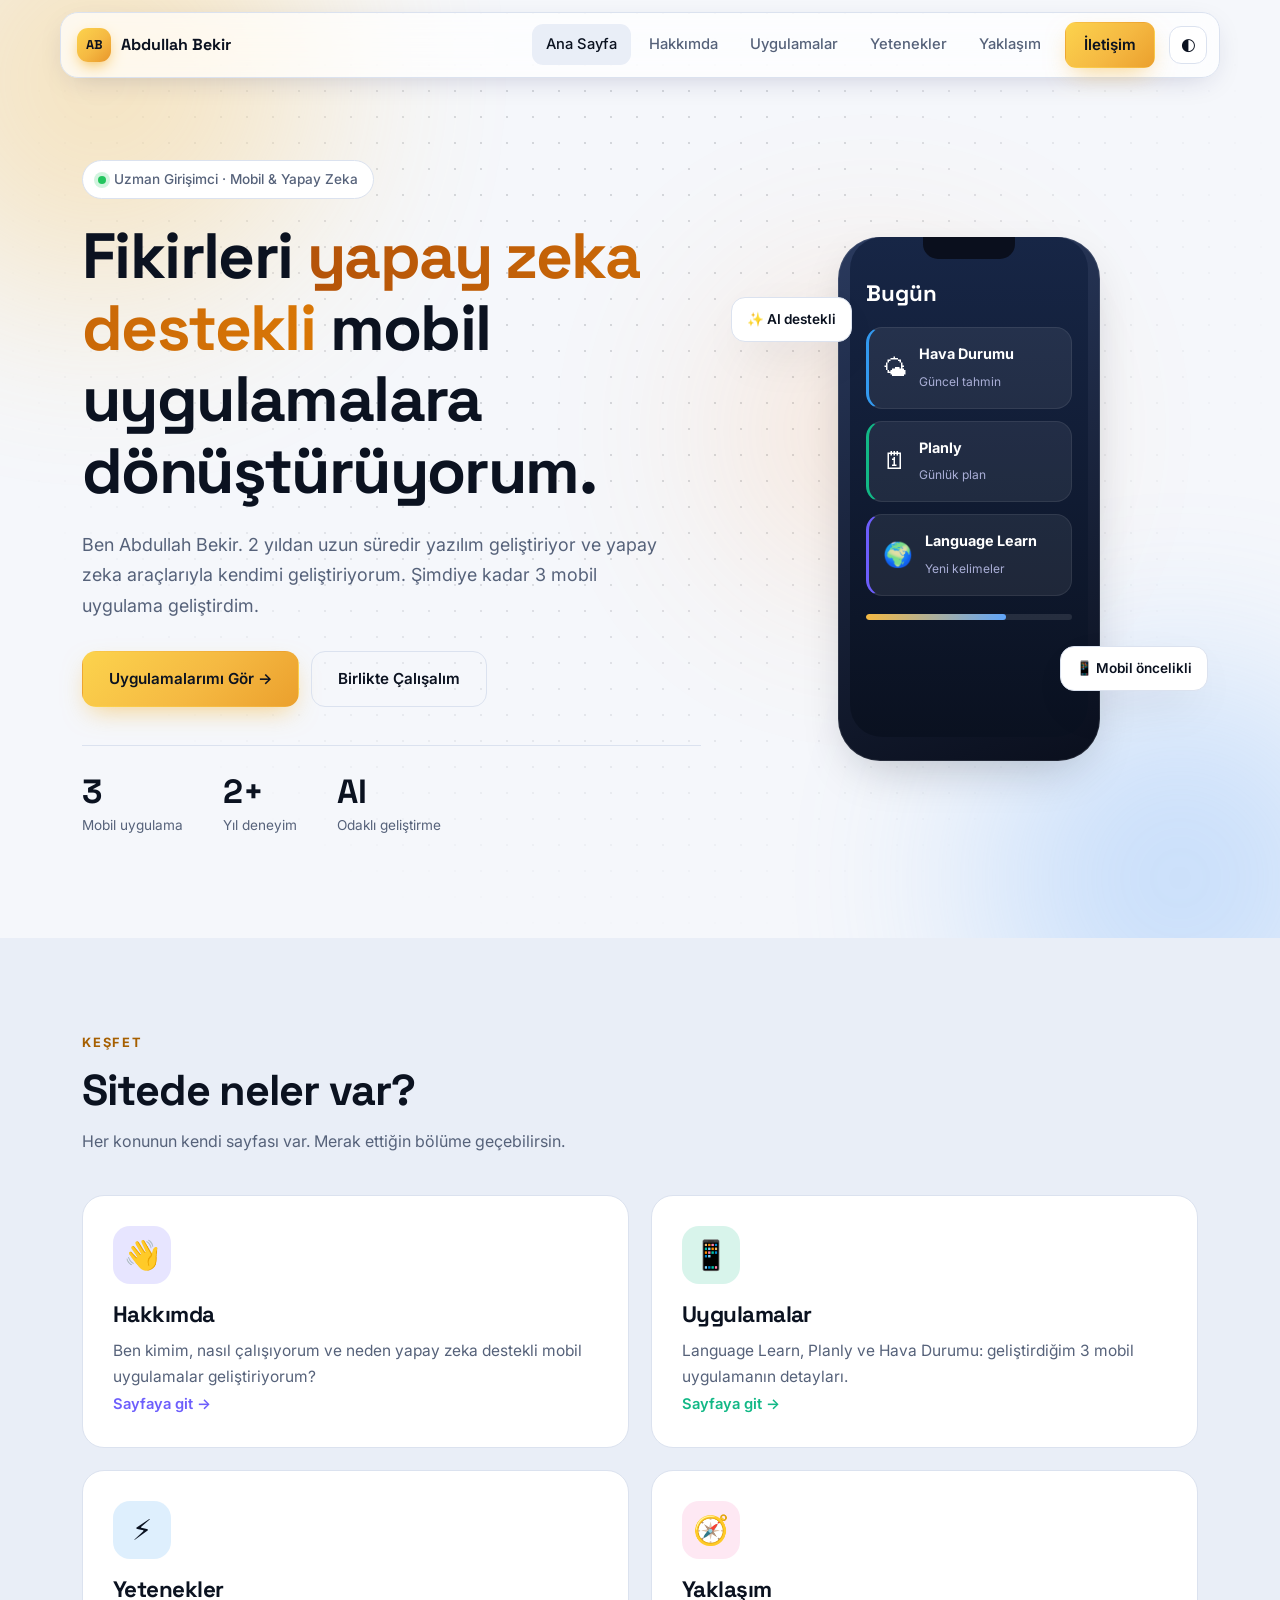
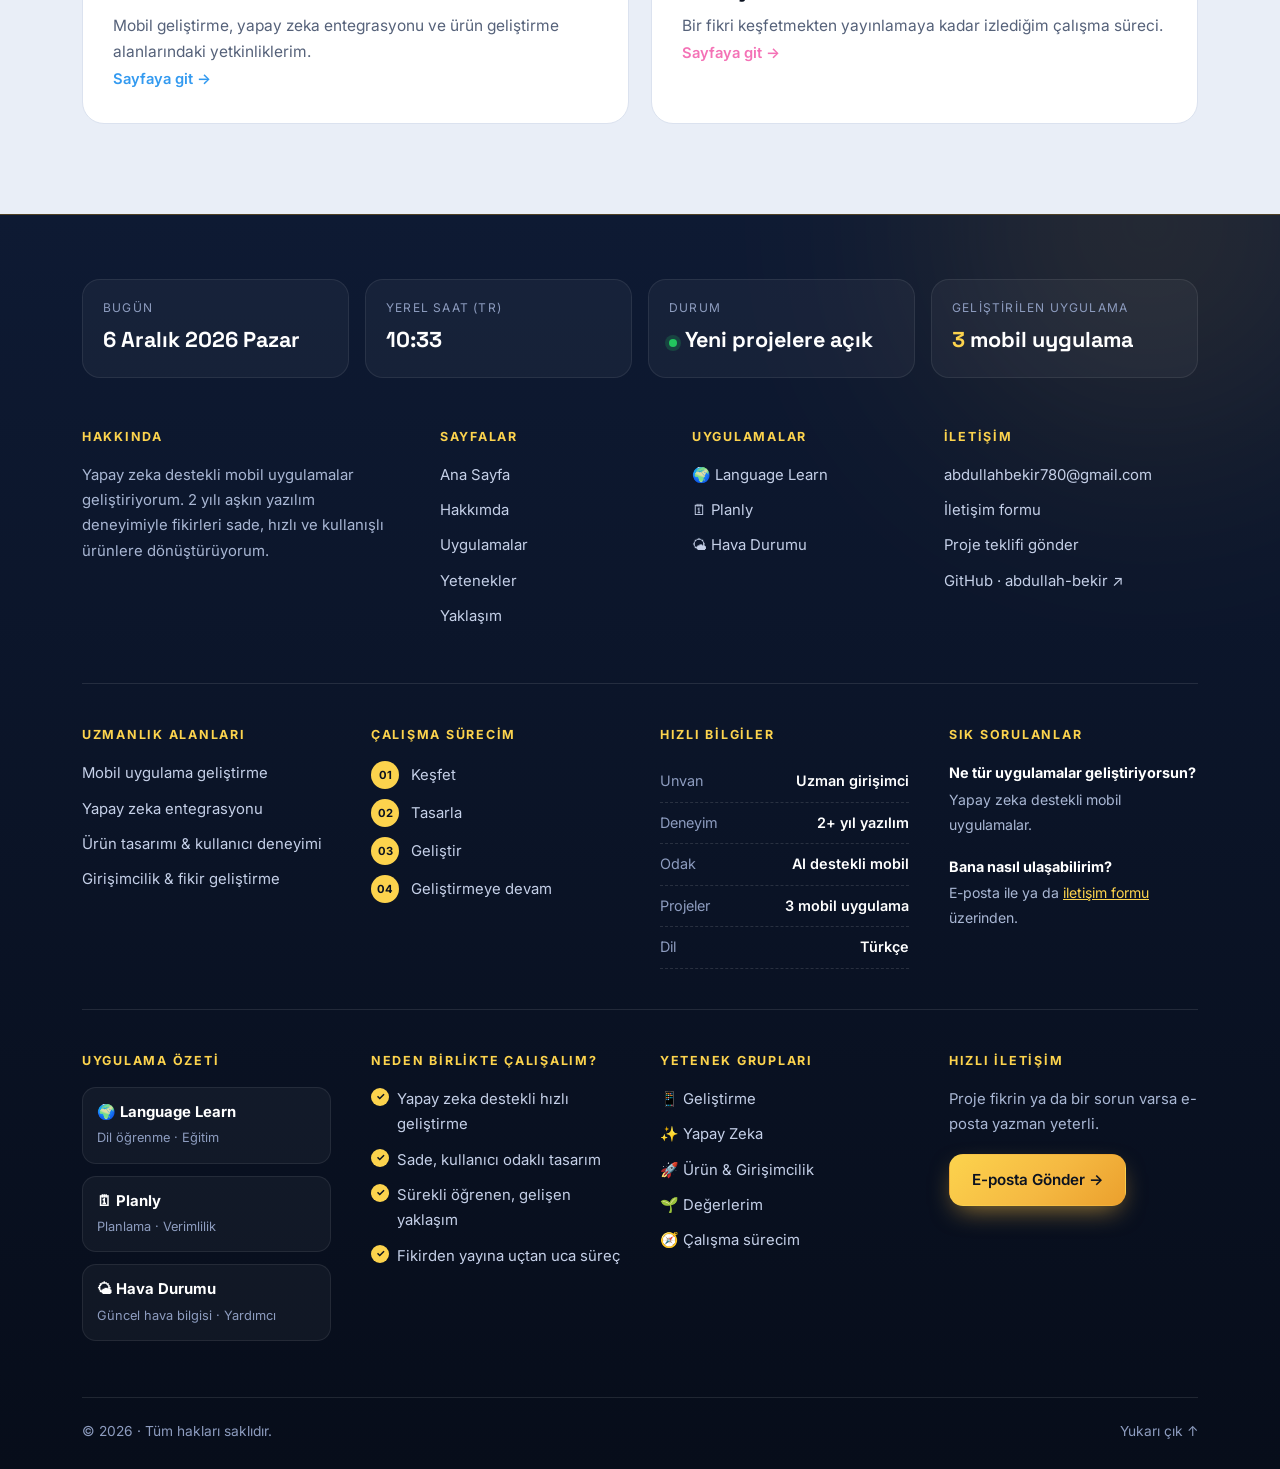
==== index.html @ 8fc39459 "Kişisel web sitesi: ilk sürüm Ana sayfa, Hakkımda, Uygulamalar, Yetenekler, Yaklaşım ve İletişim say" ====
<!doctype html>
<html lang="tr">
<head>
<meta charset="utf-8">
<meta name="viewport" content="width=device-width, initial-scale=1">
<title>Abdullah Bekir · Yapay Zeka Destekli Mobil Uygulamalar</title>
<meta name="description" content="Abdullah Bekir: yapay zeka destekli mobil uygulamalar geliştiren uzman girişimci. Language Learn, Planly ve Hava Durumu uygulamaları.">
<meta name="theme-color" content="#070d1a">
<link rel="icon" href="data:image/svg+xml,<svg xmlns='http://www.w3.org/2000/svg' viewBox='0 0 100 100'><rect width='100' height='100' rx='24' fill='%23f5b942'/><text x='50' y='67' font-size='56' text-anchor='middle' fill='%230b1220' font-family='Arial' font-weight='700'>AB</text></svg>">
<link rel="preconnect" href="https://fonts.googleapis.com">
<link rel="preconnect" href="https://fonts.gstatic.com" crossorigin>
<link href="https://fonts.googleapis.com/css2?family=Inter:wght@400;500;600;700;800&family=Space+Grotesk:wght@500;700&display=swap" rel="stylesheet">
<link rel="stylesheet" href="style.css">
</head>
<body>

<header class="nav"><div class="nav-in">
  <a href="index.html" class="brand"><span class="logo">AB</span> Abdullah Bekir</a>
  <nav class="links" id="links" aria-label="Ana menü">
    <a href="index.html" class="active">Ana Sayfa</a>
    <a href="hakkimda.html">Hakkımda</a>
    <a href="uygulamalar.html">Uygulamalar</a>
    <a href="yetenekler.html">Yetenekler</a>
    <a href="yaklasim.html">Yaklaşım</a>
    <a href="iletisim.html" class="btn">İletişim</a>
  </nav>
  <button class="theme" id="theme" aria-label="Temayı değiştir">◐</button>
  <button class="burger" id="burger" aria-label="Menüyü aç" aria-expanded="false"><span></span><span></span></button>
</div></header>

<main>
<section class="hero">
  <div class="gridbg"></div><div class="glow g1"></div><div class="glow g2"></div><div class="glow g3"></div>
  <div class="wrap hero-grid">
    <div>
      <span class="pill reveal"><i></i> Uzman Girişimci · Mobil &amp; Yapay Zeka</span>
      <h1 class="reveal">Fikirleri <span class="grad">yapay zeka destekli</span> mobil uygulamalara dönüştürüyorum.</h1>
      <p class="lead reveal">Ben Abdullah Bekir. 2 yıldan uzun süredir yazılım geliştiriyor ve yapay zeka araçlarıyla kendimi geliştiriyorum. Şimdiye kadar 3 mobil uygulama geliştirdim.</p>
      <div class="cta reveal">
        <a href="uygulamalar.html" class="btn">Uygulamalarımı Gör →</a>
        <a href="iletisim.html" class="btn btn-ghost">Birlikte Çalışalım</a>
      </div>
      <ul class="stats reveal">
        <li><b data-count="3">0</b><span>Mobil uygulama</span></li>
        <li><b data-count="2" data-suffix="+">0</b><span>Yıl deneyim</span></li>
        <li><b>AI</b><span>Odaklı geliştirme</span></li>
      </ul>
    </div>

    <div class="hero-visual reveal" aria-hidden="true">
      <div class="phone">
        <div class="notch"></div>
        <div class="screen">
          <div class="s-title">Bugün</div>
          <div class="s-card c1"><span>🌤</span><div><b>Hava Durumu</b><small>Güncel tahmin</small></div></div>
          <div class="s-card c2"><span>🗓</span><div><b>Planly</b><small>Günlük plan</small></div></div>
          <div class="s-card c3"><span>🌍</span><div><b>Language Learn</b><small>Yeni kelimeler</small></div></div>
          <div class="s-bar"><i></i></div>
        </div>
      </div>
      <div class="chip ch1">✨ AI destekli</div>
      <div class="chip ch2">📱 Mobil öncelikli</div>
    </div>
  </div>
</section>

<section class="section alt">
  <div class="wrap">
    <span class="eyebrow">Keşfet</span>
    <h2>Sitede neler var?</h2>
    <p class="sub">Her konunun kendi sayfası var. Merak ettiğin bölüme geçebilirsin.</p>

    <div class="cards two-col">
      <a class="card reveal" href="hakkimda.html" style="--c:#6d5efc">
        <div class="ico">👋</div><h3>Hakkımda</h3>
        <p>Ben kimim, nasıl çalışıyorum ve neden yapay zeka destekli mobil uygulamalar geliştiriyorum?</p>
        <span class="more">Sayfaya git →</span>
      </a>
      <a class="card reveal" href="uygulamalar.html" style="--c:#12b886">
        <div class="ico">📱</div><h3>Uygulamalar</h3>
        <p>Language Learn, Planly ve Hava Durumu: geliştirdiğim 3 mobil uygulamanın detayları.</p>
        <span class="more">Sayfaya git →</span>
      </a>
      <a class="card reveal" href="yetenekler.html" style="--c:#339af0">
        <div class="ico">⚡</div><h3>Yetenekler</h3>
        <p>Mobil geliştirme, yapay zeka entegrasyonu ve ürün geliştirme alanlarındaki yetkinliklerim.</p>
        <span class="more">Sayfaya git →</span>
      </a>
      <a class="card reveal" href="yaklasim.html" style="--c:#f472b6">
        <div class="ico">🧭</div><h3>Yaklaşım</h3>
        <p>Bir fikri keşfetmekten yayınlamaya kadar izlediğim çalışma süreci.</p>
        <span class="more">Sayfaya git →</span>
      </a>
    </div>
  </div>
</section>

</main>

<footer class="footer">
  <div class="wrap">
    <div class="f-live">
      <div><small>Bugün</small><b id="f-date">—</b></div>
      <div><small>Yerel saat (TR)</small><b id="f-time">—</b></div>
      <div><small>Durum</small><b><span class="dot"></span>Yeni projelere açık</b></div>
      <div><small>Geliştirilen uygulama</small><b><em>3</em> mobil uygulama</b></div>
    </div>

    <div class="f-grid">
      <div>
        <h4>Hakkında</h4>
        <p>Yapay zeka destekli mobil uygulamalar geliştiriyorum. 2 yılı aşkın yazılım deneyimiyle fikirleri sade, hızlı ve kullanışlı ürünlere dönüştürüyorum.</p>
      </div>
      <div>
        <h4>Sayfalar</h4>
        <ul>
          <li><a href="index.html">Ana Sayfa</a></li>
          <li><a href="hakkimda.html">Hakkımda</a></li>
          <li><a href="uygulamalar.html">Uygulamalar</a></li>
          <li><a href="yetenekler.html">Yetenekler</a></li>
          <li><a href="yaklasim.html">Yaklaşım</a></li>
        </ul>
      </div>
      <div>
        <h4>Uygulamalar</h4>
        <ul>
          <li><a href="uygulamalar.html">🌍 Language Learn</a></li>
          <li><a href="uygulamalar.html">🗓 Planly</a></li>
          <li><a href="uygulamalar.html">🌤 Hava Durumu</a></li>
        </ul>
      </div>
      <div>
        <h4>İletişim</h4>
        <ul>
          <li><a href="mailto:abdullahbekir780@gmail.com">abdullahbekir780@gmail.com</a></li>
          <li><a href="iletisim.html">İletişim formu</a></li>
          <li><a href="iletisim.html">Proje teklifi gönder</a></li>
          <li><a href="https://github.com/abdullah-bekir" target="_blank" rel="noopener">GitHub · abdullah-bekir ↗</a></li>
        </ul>
      </div>
    </div>

    <div class="f-grid f-grid2">
      <div>
        <h4>Uzmanlık alanları</h4>
        <ul>
          <li><a href="yetenekler.html">Mobil uygulama geliştirme</a></li>
          <li><a href="yetenekler.html">Yapay zeka entegrasyonu</a></li>
          <li><a href="yetenekler.html">Ürün tasarımı &amp; kullanıcı deneyimi</a></li>
          <li><a href="yetenekler.html">Girişimcilik &amp; fikir geliştirme</a></li>
        </ul>
      </div>
      <div>
        <h4>Çalışma sürecim</h4>
        <ul class="f-steps">
          <li><span>01</span> Keşfet</li>
          <li><span>02</span> Tasarla</li>
          <li><span>03</span> Geliştir</li>
          <li><span>04</span> Geliştirmeye devam</li>
        </ul>
      </div>
      <div>
        <h4>Hızlı bilgiler</h4>
        <dl class="f-facts">
          <div><dt>Unvan</dt><dd>Uzman girişimci</dd></div>
          <div><dt>Deneyim</dt><dd>2+ yıl yazılım</dd></div>
          <div><dt>Odak</dt><dd>AI destekli mobil</dd></div>
          <div><dt>Projeler</dt><dd>3 mobil uygulama</dd></div>
          <div><dt>Dil</dt><dd>Türkçe</dd></div>
        </dl>
      </div>
      <div>
        <h4>Sık sorulanlar</h4>
        <ul class="f-faq">
          <li><b>Ne tür uygulamalar geliştiriyorsun?</b><span>Yapay zeka destekli mobil uygulamalar.</span></li>
          <li><b>Bana nasıl ulaşabilirim?</b><span>E-posta ile ya da <a href="iletisim.html">iletişim formu</a> üzerinden.</span></li>
        </ul>
      </div>
    </div>
    <div class="f-grid f-grid2 f-grid3">
      <div>
        <h4>Uygulama özeti</h4>
        <ul class="f-apps">
          <li><a href="uygulamalar.html"><b>🌍 Language Learn</b><span>Dil öğrenme · Eğitim</span></a></li>
          <li><a href="uygulamalar.html"><b>🗓 Planly</b><span>Planlama · Verimlilik</span></a></li>
          <li><a href="uygulamalar.html"><b>🌤 Hava Durumu</b><span>Güncel hava bilgisi · Yardımcı</span></a></li>
        </ul>
      </div>
      <div>
        <h4>Neden birlikte çalışalım?</h4>
        <ul class="f-checks">
          <li>Yapay zeka destekli hızlı geliştirme</li>
          <li>Sade, kullanıcı odaklı tasarım</li>
          <li>Sürekli öğrenen, gelişen yaklaşım</li>
          <li>Fikirden yayına uçtan uca süreç</li>
        </ul>
      </div>
      <div>
        <h4>Yetenek grupları</h4>
        <ul>
          <li><a href="yetenekler.html">📱 Geliştirme</a></li>
          <li><a href="yetenekler.html">✨ Yapay Zeka</a></li>
          <li><a href="yetenekler.html">🚀 Ürün &amp; Girişimcilik</a></li>
          <li><a href="hakkimda.html">🌱 Değerlerim</a></li>
          <li><a href="yaklasim.html">🧭 Çalışma sürecim</a></li>
        </ul>
      </div>
      <div>
        <h4>Hızlı iletişim</h4>
        <p>Proje fikrin ya da bir sorun varsa e-posta yazman yeterli.</p>
        <a class="btn f-btn" href="mailto:abdullahbekir780@gmail.com">E-posta Gönder →</a>
      </div>
    </div>
    <div class="f-bottom"><span>© <span id="year"></span> · Tüm hakları saklıdır.</span><a href="#">Yukarı çık ↑</a></div>
  </div>
</footer>
<script src="script.js"></script>
</body>
</html>
---- style.css ----
:root{
  --bg:#f5f7fb;--bg2:#e9eef7;--surface:#ffffff;--surface2:#f7f9fd;--text:#0b1220;--muted:#56627a;--line:#dbe2ef;
  --brand:#f5b942;--brand2:#60a5fa;--brand3:#fb923c;
  --brand-ink:#a65f00;--on-brand:#0b1220;--ga:#b45309;--gb:#d97706;
  --shadow:0 18px 50px -18px rgba(11,18,32,.28);--radius:22px;
}
:root[data-theme="dark"]{
  --bg:#070d1a;--bg2:#0b1426;--surface:#101b33;--surface2:#15233f;--text:#eef3ff;--muted:#9aa9c7;--line:#1f2f52;
  --brand-ink:#f5b942;--ga:#fcd34d;--gb:#f59e0b;
  --shadow:0 18px 50px -18px rgba(0,0,0,.7);
}
*{box-sizing:border-box;margin:0;padding:0}
html{scroll-behavior:smooth;scroll-padding-top:90px}
body{font-family:Inter,system-ui,sans-serif;background:var(--bg);color:var(--text);line-height:1.7;-webkit-font-smoothing:antialiased;transition:background .3s,color .3s;animation:pagein .5s ease}
@keyframes pagein{from{opacity:0;transform:translateY(8px)}}
a{color:inherit;text-decoration:none}
ul,ol{list-style:none}
img,svg{max-width:100%}
.wrap{max-width:1160px;margin:0 auto;padding:0 22px}
h1,h2,h3{font-family:"Space Grotesk",Inter,sans-serif;line-height:1.12;letter-spacing:-.025em}
h2{font-size:clamp(1.8rem,4vw,2.7rem);margin-bottom:14px}
h3{font-size:1.25rem}
.grad{background:linear-gradient(95deg,var(--ga),var(--gb));-webkit-background-clip:text;background-clip:text;color:transparent}
::selection{background:var(--brand);color:var(--on-brand)}

/* ---------- nav ---------- */
.nav{position:fixed;inset:12px 0 auto 0;z-index:50;display:flex;justify-content:center;pointer-events:none}
.nav-in{pointer-events:auto;display:flex;align-items:center;gap:14px;width:min(1160px,calc(100% - 28px));padding:9px 12px 9px 16px;border-radius:18px;background:color-mix(in srgb,var(--surface) 72%,transparent);backdrop-filter:blur(18px) saturate(1.4);border:1px solid var(--line);box-shadow:0 8px 30px -12px rgba(30,30,90,.25)}
.brand{display:flex;align-items:center;gap:10px;font-weight:700;margin-right:auto;font-family:"Space Grotesk"}
.logo{display:grid;place-items:center;width:34px;height:34px;border-radius:11px;background:linear-gradient(135deg,#fcd34d,var(--brand) 55%,#e8962a);color:var(--on-brand);font-size:.8rem;font-weight:800;box-shadow:0 6px 16px -4px var(--brand)}
.links{display:flex;align-items:center;gap:4px;font-size:.92rem;font-weight:500;color:var(--muted)}
.links a{padding:8px 14px;border-radius:11px;transition:background .2s,color .2s}
.links a:not(.btn):hover{color:var(--text);background:var(--bg2)}
.links a.active:not(.btn){color:var(--text);background:var(--bg2)}
.theme{width:38px;height:38px;border-radius:12px;border:1px solid var(--line);background:var(--surface);color:var(--text);font-size:1.05rem;cursor:pointer;transition:transform .3s}
.theme:hover{transform:rotate(180deg)}
.burger{display:none;width:38px;height:38px;border:1px solid var(--line);border-radius:12px;background:var(--surface);cursor:pointer;flex-direction:column;justify-content:center;align-items:center;gap:5px}
.burger span{width:18px;height:2px;background:var(--text);border-radius:2px}

/* ---------- buttons ---------- */
.btn{display:inline-flex;align-items:center;gap:8px;padding:14px 26px;border-radius:14px;font-weight:600;font-size:.95rem;color:var(--on-brand);background:linear-gradient(135deg,#fcd34d,var(--brand) 55%,#eba02d);box-shadow:0 10px 26px -8px rgba(245,185,66,.65);transition:transform .2s,box-shadow .2s;border:1px solid transparent;cursor:pointer;font-family:inherit}
.btn:hover{transform:translateY(-2px);box-shadow:0 16px 34px -8px rgba(245,185,66,.8)}
.links .btn{padding:9px 18px;margin-left:6px;color:var(--on-brand)}
.btn-ghost{background:transparent;color:var(--text);border-color:var(--line);box-shadow:none}
.btn-ghost:hover{border-color:var(--brand);box-shadow:none}

/* ---------- backgrounds ---------- */
.glow{position:absolute;border-radius:50%;filter:blur(100px);opacity:.3;pointer-events:none}
.g1{width:440px;height:440px;background:var(--brand);top:-140px;left:-120px}
.g2{width:400px;height:400px;background:var(--brand2);bottom:-140px;right:-100px}
.g3{width:300px;height:300px;background:var(--brand3);top:30%;right:20%;opacity:.18}
.gridbg{position:absolute;inset:0;pointer-events:none;background-image:radial-gradient(color-mix(in srgb,var(--text) 14%,transparent) 1px,transparent 1px);background-size:26px 26px;mask-image:radial-gradient(ellipse at 50% 30%,#000 25%,transparent 72%);-webkit-mask-image:radial-gradient(ellipse at 50% 30%,#000 25%,transparent 72%)}

/* ---------- home hero ---------- */
.hero{position:relative;overflow:hidden;padding:160px 0 100px}
.hero-grid{position:relative;display:grid;grid-template-columns:1.15fr .85fr;gap:40px;align-items:center}
.pill{display:inline-flex;align-items:center;gap:8px;padding:7px 15px;border:1px solid var(--line);background:var(--surface);border-radius:999px;font-size:.85rem;color:var(--muted);font-weight:500}
.pill i{width:8px;height:8px;border-radius:50%;background:#22c55e;box-shadow:0 0 0 4px rgba(34,197,94,.2)}
.hero h1{font-size:clamp(2.3rem,5.6vw,4rem);margin:22px 0}
.lead{font-size:1.12rem;color:var(--muted);max-width:580px}
.cta{display:flex;flex-wrap:wrap;gap:12px;margin:30px 0}
.cta.center{justify-content:center}
.stats{display:flex;gap:40px;margin-top:38px;padding-top:28px;border-top:1px solid var(--line)}
.stats b{display:block;font-family:"Space Grotesk";font-size:2.1rem;line-height:1.1}
.stats span{font-size:.85rem;color:var(--muted)}

.hero-visual{position:relative;display:grid;place-items:center}
.phone{width:262px;height:524px;border-radius:42px;padding:12px;background:linear-gradient(160deg,#2a3a5e,#0a0f1d);box-shadow:var(--shadow),0 0 0 1px rgba(255,255,255,.1) inset;animation:float 6s ease-in-out infinite}
.notch{width:92px;height:22px;background:#0a0f1d;border-radius:0 0 15px 15px;margin:-12px auto 0;position:relative;z-index:2}
.screen{height:100%;margin-top:-22px;border-radius:32px;padding:38px 16px 16px;background:linear-gradient(180deg,#172646,#0a1120);color:#fff}
.s-title{font-family:"Space Grotesk";font-size:1.4rem;font-weight:700;margin-bottom:14px}
.s-card{display:flex;gap:12px;align-items:center;padding:14px;border-radius:16px;margin-bottom:12px;background:rgba(255,255,255,.07);border:1px solid rgba(255,255,255,.08)}
.s-card span{font-size:1.5rem}
.s-card b{display:block;font-size:.9rem}
.s-card small{color:#a9aed6;font-size:.75rem}
.c1{border-left:3px solid #339af0}.c2{border-left:3px solid #12b886}.c3{border-left:3px solid #6d5efc}
.s-bar{height:6px;border-radius:6px;background:rgba(255,255,255,.1);margin-top:18px;overflow:hidden}
.s-bar i{display:block;height:100%;width:68%;background:linear-gradient(90deg,var(--brand),var(--brand2));border-radius:6px}
.chip{position:absolute;padding:10px 15px;border-radius:14px;background:var(--surface);border:1px solid var(--line);box-shadow:var(--shadow);font-size:.85rem;font-weight:600;animation:float 5s ease-in-out infinite}
.ch1{top:60px;left:-10px}.ch2{bottom:70px;right:-10px;animation-delay:-2s}
@keyframes float{50%{transform:translateY(-12px)}}

/* ---------- sub-page hero ---------- */
.page-hero{position:relative;overflow:hidden;padding:150px 0 70px;border-bottom:1px solid var(--line)}
.page-hero .wrap{position:relative}
.crumbs{display:flex;gap:8px;font-size:.85rem;color:var(--muted);margin-bottom:18px}
.crumbs a:hover{color:var(--brand-ink)}
.page-hero h1{font-size:clamp(2.2rem,5vw,3.6rem);max-width:820px}
.page-hero .lead{margin-top:18px}

/* ---------- generic ---------- */
.section{padding:90px 0}
.section.alt{background:var(--bg2)}
.eyebrow{display:inline-block;color:var(--brand-ink);font-weight:700;font-size:.8rem;letter-spacing:.14em;text-transform:uppercase;margin-bottom:12px}
.sub{color:var(--muted);max-width:600px}
.split{display:grid;grid-template-columns:.85fr 1.15fr;gap:60px;align-items:start}
.prose p{color:var(--muted);margin-bottom:18px;font-size:1.05rem}
.prose b{color:var(--text)}
.prose h3{margin:30px 0 10px}

.cards{display:grid;grid-template-columns:repeat(3,1fr);gap:22px;margin-top:40px}
.cards.two-col{grid-template-columns:repeat(2,1fr)}
.card{position:relative;padding:30px;border-radius:var(--radius);background:var(--surface);border:1px solid var(--line);transition:transform .3s,box-shadow .3s,border-color .3s;overflow:hidden;--c:var(--brand)}
.card::after{content:"";position:absolute;inset:0;pointer-events:none;opacity:0;transition:opacity .3s;background:radial-gradient(380px circle at var(--mx,50%) var(--my,50%),color-mix(in srgb,var(--c) 18%,transparent),transparent 60%)}
.card:hover{transform:translateY(-6px);box-shadow:var(--shadow);border-color:color-mix(in srgb,var(--c) 55%,var(--line))}
.card:hover::after{opacity:1}
.card>*{position:relative;z-index:1}
.ico{display:grid;place-items:center;width:58px;height:58px;border-radius:17px;font-size:1.8rem;margin-bottom:18px;background:color-mix(in srgb,var(--c) 16%,transparent)}
.card h3{font-size:1.4rem;margin-bottom:10px}
.card p{color:var(--muted);font-size:.97rem}
.tags{display:flex;flex-wrap:wrap;gap:8px;margin:18px 0}
.tags li{padding:4px 12px;font-size:.78rem;font-weight:600;border-radius:999px;color:var(--c);background:color-mix(in srgb,var(--c) 12%,transparent)}
.more{display:inline-flex;gap:6px;font-weight:600;font-size:.92rem;color:var(--c);transition:gap .2s}
.more:hover{gap:12px}

.values{display:grid;grid-template-columns:repeat(3,1fr);gap:16px;margin-top:30px}
.values div{padding:22px;border:1px solid var(--line);border-radius:18px;background:var(--surface)}
.values span{font-size:1.6rem}
.values b{display:block;margin:6px 0 4px}
.values p{font-size:.9rem;margin:0}

/* app detail rows */
.app{display:grid;grid-template-columns:.9fr 1.1fr;gap:56px;align-items:center;padding:56px 0;border-top:1px solid var(--line);--c:var(--brand)}
.app:first-of-type{border-top:0;padding-top:10px}
.app:nth-of-type(even) .app-art{order:2}
.app-art{display:grid;place-items:center;aspect-ratio:1/.85;border-radius:30px;font-size:6rem;position:relative;overflow:hidden;background:linear-gradient(145deg,color-mix(in srgb,var(--c) 28%,var(--surface)),color-mix(in srgb,var(--c) 6%,var(--surface)));border:1px solid color-mix(in srgb,var(--c) 30%,var(--line))}
.app-art::before{content:"";position:absolute;width:70%;aspect-ratio:1;border-radius:50%;background:var(--c);filter:blur(70px);opacity:.35}
.app-art span{position:relative;filter:drop-shadow(0 14px 24px rgba(0,0,0,.25));animation:float 6s ease-in-out infinite}
.app h2{font-size:clamp(1.8rem,3.5vw,2.4rem)}
.app p{color:var(--muted);margin-bottom:14px}
.ticks{margin:18px 0 22px}
.ticks li{position:relative;padding-left:30px;margin-bottom:9px;color:var(--text);font-size:.97rem}
.ticks li::before{content:"✓";position:absolute;left:0;top:2px;width:20px;height:20px;border-radius:50%;display:grid;place-items:center;font-size:.7rem;font-weight:700;color:#fff;background:var(--c)}

/* skills */
.skill-group{margin-top:44px}
.skill-group h3{display:flex;align-items:center;gap:10px;margin-bottom:20px}
.skills{display:grid;grid-template-columns:1fr 1fr;gap:22px 50px}
.skill b{display:flex;justify-content:space-between;margin-bottom:10px;font-weight:600}
.skill b em{font-style:normal;color:var(--muted);font-weight:500;font-size:.9rem}
.meter{height:9px;border-radius:9px;background:var(--bg2);overflow:hidden;border:1px solid var(--line)}
.meter i{display:block;height:100%;width:0;border-radius:9px;background:linear-gradient(90deg,var(--brand),var(--brand2));transition:width 1.3s cubic-bezier(.2,.8,.2,1)}
.skill.in .meter i{width:var(--w)}

/* steps / timeline */
.steps{display:grid;gap:0;margin-top:40px;position:relative}
.steps::before{content:"";position:absolute;left:29px;top:10px;bottom:10px;width:2px;background:linear-gradient(var(--brand),var(--brand2),transparent)}
.step{display:grid;grid-template-columns:60px 1fr;gap:26px;padding-bottom:40px;position:relative}
.step .num{display:grid;place-items:center;width:60px;height:60px;border-radius:50%;background:var(--surface);border:2px solid var(--brand);font-family:"Space Grotesk";font-weight:700;color:var(--brand-ink);position:relative;z-index:1;box-shadow:0 0 0 6px var(--bg)}
.step .box{padding:26px 28px;border-radius:var(--radius);background:var(--surface);border:1px solid var(--line)}
.step h3{margin-bottom:8px;font-size:1.35rem}
.step p{color:var(--muted)}
.section.alt .step .num{box-shadow:0 0 0 6px var(--bg2)}

/* contact */
.contact-grid{display:grid;grid-template-columns:.8fr 1.2fr;gap:44px}
.info{display:grid;gap:14px;align-content:start;position:sticky;top:100px}
.mail-card,.info-card{display:flex;gap:14px;align-items:center;padding:18px;border-radius:18px;background:var(--surface);border:1px solid var(--line);transition:border-color .2s,transform .2s}
.mail-card{flex-wrap:wrap;background:linear-gradient(135deg,color-mix(in srgb,var(--brand) 14%,var(--surface)),var(--surface));border-color:color-mix(in srgb,var(--brand) 45%,var(--line))}
.info-card:hover{border-color:var(--brand);transform:translateX(4px)}
.info .ic{display:grid;place-items:center;width:46px;height:46px;border-radius:14px;font-size:1.3rem;background:color-mix(in srgb,var(--brand) 18%,transparent);flex:none}
.info small{display:block;color:var(--muted);font-size:.8rem}
.info b{word-break:break-all;font-size:.95rem}
.mail-actions{display:flex;gap:8px;width:100%}
.mini-btn{flex:1;text-align:center;font:inherit;font-weight:600;font-size:.88rem;padding:10px 14px;border-radius:12px;border:1px solid var(--line);background:var(--surface);color:var(--text);cursor:pointer;transition:.2s}
.mini-btn:hover{border-color:var(--brand)}
.mini-btn.gold{background:linear-gradient(135deg,#fcd34d,var(--brand));color:var(--on-brand);border-color:transparent}
.how{margin-top:10px;padding:20px;border-radius:18px;border:1px dashed color-mix(in srgb,var(--brand) 50%,var(--line));display:grid;gap:12px;font-size:.9rem;color:var(--muted)}
.how li{display:flex;gap:12px;align-items:center}
.how span{display:grid;place-items:center;width:26px;height:26px;border-radius:50%;font-size:.75rem;font-weight:700;color:var(--on-brand);background:var(--brand);flex:none}
.f-title{font-size:1.7rem}
.f-sub{color:var(--muted);font-size:.93rem;margin:4px 0 14px}
.topics{display:flex;flex-wrap:wrap;gap:8px}
.topics button{font:inherit;font-weight:600;font-size:.85rem;padding:9px 16px;border-radius:999px;border:1px solid var(--line);background:var(--surface2);color:var(--muted);cursor:pointer;transition:.2s}
.topics button:hover{border-color:var(--brand);color:var(--text)}
.topics button.on{background:color-mix(in srgb,var(--brand) 20%,var(--surface));border-color:var(--brand);color:var(--text)}
.two-in{display:grid;grid-template-columns:1fr 1fr;gap:16px}
.count{justify-self:end;font-weight:500;color:var(--muted);font-size:.78rem}
.form.sent .note{color:#12b886;font-weight:600}
.req{font-style:normal;color:#ef4444;font-weight:800;margin-left:2px}
.req-note{display:block;margin-top:2px;font-size:.8rem}
.field{display:grid;gap:7px;position:relative}
.field label{font-weight:600;font-size:.9rem}
.inp{position:relative}
.inp input,.inp textarea{width:100%}
.form input:not(#cc-search),.form textarea{padding-right:42px}
.tick{position:absolute;right:13px;top:50%;transform:translateY(-50%) scale(.5);opacity:0;width:22px;height:22px;display:grid;place-items:center;border-radius:50%;font-size:.7rem;font-weight:800;color:#fff;background:#12b886;transition:.25s;pointer-events:none}
.field.good .tick{opacity:1;transform:translateY(-50%) scale(1)}
.field.good input,.field.good textarea{border-color:#12b886}
.field.bad input,.field.bad textarea,.field.bad .cc>button{border-color:#ef4444;box-shadow:0 0 0 4px rgba(239,68,68,.12)}
.err{display:none;color:#ef4444;font-size:.8rem;font-weight:600}
.field.bad .err{display:block}
.msg-foot{display:flex;justify-content:space-between;gap:10px}
.form.shake{animation:shake .45s}
@keyframes shake{20%,60%{transform:translateX(-6px)}40%,80%{transform:translateX(6px)}}
.phone-row{display:grid;grid-template-columns:auto 1fr;gap:10px;align-items:start}
.cc{position:relative}
.cc>button{display:flex;align-items:center;gap:8px;height:100%;min-height:50px;padding:0 14px;border-radius:13px;border:1px solid var(--line);background:var(--surface2);color:var(--text);font:inherit;font-weight:600;cursor:pointer;transition:border-color .2s}
.cc>button:hover,.cc>button[aria-expanded="true"]{border-color:var(--brand)}
.cc>button img,.cc li img{border-radius:3px;object-fit:cover;box-shadow:0 0 0 1px rgba(0,0,0,.12);flex:none}
.cc>button em{font-style:normal;font-size:.7rem;color:var(--muted)}
.cc-panel{position:absolute;z-index:30;top:calc(100% + 8px);left:0;width:min(330px,82vw);padding:10px;border-radius:16px;background:var(--surface);border:1px solid var(--line);box-shadow:var(--shadow)}
.cc-panel[hidden]{display:none}
.cc-panel input{width:100%;padding:11px 14px!important;margin-bottom:8px}
.cc ul{max-height:260px;overflow-y:auto;display:grid;gap:2px}
.cc li{display:flex;align-items:center;gap:10px;padding:9px 10px;border-radius:10px;cursor:pointer;font-size:.9rem}
.cc li span{flex:1;overflow:hidden;text-overflow:ellipsis;white-space:nowrap}
.cc li b{color:var(--muted);font-weight:600;font-size:.84rem}
.cc li:hover,.cc li.sel{background:color-mix(in srgb,var(--brand) 16%,transparent)}
.cc .none{color:var(--muted);cursor:default;justify-content:center}
.form{padding:34px;border-radius:26px;background:var(--surface);border:1px solid var(--line);box-shadow:var(--shadow);display:grid;gap:18px}
.form label{display:grid;gap:7px;font-weight:600;font-size:.9rem}
.form input,.form textarea{font:inherit;font-weight:400;padding:14px 16px;border-radius:13px;border:1px solid var(--line);background:var(--surface2);color:var(--text);outline:none;transition:border-color .2s,box-shadow .2s}
.form input:focus,.form textarea:focus{border-color:var(--brand);box-shadow:0 0 0 4px color-mix(in srgb,var(--brand) 18%,transparent)}
.form textarea{min-height:150px;resize:vertical}
.form .note{font-size:.82rem;color:var(--muted)}

/* about page */
.about-grid{display:grid;grid-template-columns:1.2fr .8fr;gap:50px;align-items:center}
.profile{position:relative;padding:34px 28px;border-radius:30px;text-align:center;background:linear-gradient(160deg,color-mix(in srgb,var(--brand) 10%,var(--surface)),var(--surface));border:1px solid color-mix(in srgb,var(--brand) 35%,var(--line));box-shadow:var(--shadow)}
.avatar{display:grid;place-items:center;width:120px;height:120px;margin:0 auto 18px;border-radius:50%;padding:4px;background:conic-gradient(from 200deg,#fcd34d,var(--brand),#e8962a,#fcd34d)}
.avatar span{display:grid;place-items:center;width:100%;height:100%;border-radius:50%;background:linear-gradient(160deg,#16294d,#0a1120);color:#fcd34d;font-family:"Space Grotesk";font-size:2.4rem;font-weight:700}
.profile h3{font-size:1.6rem}
.role{color:var(--muted);font-size:.93rem;margin-top:4px}
.chips{display:flex;flex-wrap:wrap;justify-content:center;gap:8px;margin:18px 0}
.chips li{padding:5px 13px;border-radius:999px;font-size:.8rem;font-weight:600;background:var(--bg2);border:1px solid var(--line)}
.p-facts{display:grid;grid-template-columns:repeat(3,1fr);gap:10px;padding-top:20px;border-top:1px dashed var(--line)}
.p-facts dd{font-family:"Space Grotesk";font-size:1.3rem;font-weight:700;color:var(--brand-ink)}
.p-facts dt{font-size:.75rem;color:var(--muted)}
.about-hero .pill{margin-bottom:6px}
.about-hero h1{margin:18px 0 10px}
.rotator-line{font-size:1.25rem;color:var(--muted);margin-bottom:14px}
.rotator{color:var(--brand-ink);border-bottom:2px solid var(--brand);transition:opacity .35s}
.rotator.out{opacity:0}
.profile-wrap{position:relative;perspective:900px;max-width:420px;margin:0 auto;width:100%}
.profile.tilt{transition:transform .2s ease-out;transform-style:preserve-3d}
.profile::before{content:"";position:absolute;inset:-2px;border-radius:32px;z-index:-1;background:conic-gradient(from var(--ang,0deg),transparent 0 55%,var(--brand),transparent 90%);animation:spin 6s linear infinite;opacity:.75}
@property --ang{syntax:"<angle>";initial-value:0deg;inherits:false}
@keyframes spin{to{--ang:360deg}}
.profile-wrap .chip{font-size:.8rem;padding:8px 13px}
.profile-wrap .ch1{top:-18px;left:-26px}
.profile-wrap .ch2{bottom:56px;right:-30px;animation-delay:-2s}
.profile-wrap .ch3{bottom:-18px;left:10px;animation-delay:-3.5s}
.marquee{overflow:hidden;border-block:1px solid var(--line);background:var(--surface);padding:18px 0;-webkit-mask-image:linear-gradient(90deg,transparent,#000 8%,#000 92%,transparent);mask-image:linear-gradient(90deg,transparent,#000 8%,#000 92%,transparent)}
.marquee-track{display:flex;gap:34px;width:max-content;animation:marq 32s linear infinite;font-family:"Space Grotesk";font-size:1.4rem;font-weight:700;color:var(--muted);white-space:nowrap}
.marquee-track span:nth-child(even){color:var(--brand)}
@keyframes marq{to{transform:translateX(-50%)}}
.bento{display:grid;grid-template-columns:repeat(4,1fr);grid-auto-rows:minmax(150px,auto);gap:18px;margin-top:40px}
.b-card{padding:28px;border-radius:var(--radius);background:var(--surface);border:1px solid var(--line);transition:transform .3s,box-shadow .3s}
.b-card:hover{transform:translateY(-4px);box-shadow:var(--shadow)}
.b-card h3{margin-bottom:10px}
.b-card p{color:var(--muted);margin-bottom:12px}
.b-card b{color:var(--text)}
.b-story{grid-column:span 2;grid-row:span 2}
.b-quote{grid-column:span 2;position:relative;overflow:hidden;background:linear-gradient(135deg,#152a52,#0a1120);border-color:rgba(245,185,66,.3)}
.b-quote p{color:#d4def5;font-size:1.1rem;font-style:italic;position:relative;margin:0}
.qmark{position:absolute;top:-24px;right:16px;font-family:"Space Grotesk";font-size:9rem;line-height:1;color:var(--brand);opacity:.25}
.b-stat{display:flex;flex-direction:column;justify-content:center;background:linear-gradient(145deg,#fcd34d,var(--brand) 60%,#e8962a);border:0}
.b-stat b{font-family:"Space Grotesk";font-size:3.2rem;line-height:1;color:#0b1220}
.b-stat span{color:#2a2410;font-weight:500;font-size:.93rem;margin-top:6px}
.b-stat.alt{background:var(--surface);border:1px solid var(--line)}
.b-stat.alt b{background:linear-gradient(95deg,var(--ga),var(--gb));-webkit-background-clip:text;background-clip:text;color:transparent}
.b-stat.alt span{color:var(--muted)}
.b-goal{grid-column:span 2}
.journey{display:grid;grid-template-columns:repeat(4,1fr);gap:20px;margin-top:40px;counter-reset:j}
.j-item{position:relative;padding:26px 22px 24px;border-radius:var(--radius);background:var(--surface);border:1px solid var(--line);transition:transform .3s,border-color .3s}
.j-item:hover{transform:translateY(-5px);border-color:var(--brand)}
.j-item:not(:last-child)::after{content:"→";position:absolute;right:-17px;top:34px;z-index:2;color:var(--brand-ink);font-weight:700}
.j-item i{display:grid;place-items:center;width:42px;height:42px;border-radius:13px;margin-bottom:16px;font-style:normal;font-family:"Space Grotesk";font-weight:700;color:var(--on-brand);background:linear-gradient(135deg,#fcd34d,var(--brand))}
.j-item h3{font-size:1.1rem;margin-bottom:6px}
.j-item p{color:var(--muted);font-size:.92rem}

/* shared hero mini stats */
.hero-mini{display:flex;flex-wrap:wrap;gap:14px;margin-top:30px}
.hero-mini li{padding:12px 20px;border-radius:16px;background:var(--surface);border:1px solid var(--line);display:flex;align-items:baseline;gap:10px}
.hero-mini b{font-family:"Space Grotesk";font-size:1.6rem;color:var(--brand-ink)}
.hero-mini span{font-size:.85rem;color:var(--muted)}

/* apps page */
.filters{display:flex;flex-wrap:wrap;gap:10px;margin-bottom:34px}
.filters button{font:inherit;font-weight:600;font-size:.9rem;padding:10px 20px;border-radius:999px;border:1px solid var(--line);background:var(--surface);color:var(--muted);cursor:pointer;transition:.2s}
.filters button:hover{color:var(--text);border-color:var(--brand)}
.filters button.on{background:linear-gradient(135deg,#fcd34d,var(--brand));color:var(--on-brand);border-color:transparent;box-shadow:0 8px 20px -8px rgba(245,185,66,.7)}
.showcase{display:grid;gap:28px}
.show{display:grid;grid-template-columns:.8fr 1.2fr;gap:0;border-radius:30px;background:var(--surface);border:1px solid var(--line);overflow:hidden;transition:transform .3s,box-shadow .3s,border-color .3s}
.show:hover{transform:translateY(-5px);box-shadow:var(--shadow);border-color:color-mix(in srgb,var(--c) 55%,var(--line))}
.show[hidden]{display:none}
.show:nth-child(even){grid-template-columns:1.2fr .8fr}
.show:nth-child(even) .show-art{order:2}
.show-art{position:relative;display:grid;place-items:center;padding:40px;min-height:380px;background:linear-gradient(150deg,color-mix(in srgb,var(--c) 30%,var(--surface)),color-mix(in srgb,var(--c) 6%,var(--surface)))}
.show-art::before{content:"";position:absolute;width:60%;aspect-ratio:1;border-radius:50%;background:var(--c);filter:blur(80px);opacity:.4}
.mini{position:relative;width:190px;padding:14px;border-radius:30px;background:linear-gradient(160deg,#25365a,#0a0f1d);box-shadow:0 30px 50px -20px rgba(0,0,0,.55);animation:float 6s ease-in-out infinite;color:#fff;text-align:center}
.m-top{display:flex;justify-content:center;gap:5px;margin-bottom:14px}
.m-top i{width:6px;height:6px;border-radius:50%;background:rgba(255,255,255,.35)}
.m-emoji{display:grid;place-items:center;width:84px;height:84px;margin:0 auto 16px;border-radius:24px;font-size:2.6rem;background:color-mix(in srgb,var(--c) 35%,#0a0f1d);border:1px solid color-mix(in srgb,var(--c) 60%,transparent)}
.m-line{height:8px;border-radius:8px;background:rgba(255,255,255,.14);margin:0 auto 9px}
.w80{width:80%}.w60{width:60%}
.m-pill{margin:16px 0 8px;padding:9px;border-radius:12px;font-size:.78rem;font-weight:700;background:var(--c);color:#0b1220}
.show-body{padding:44px}
.badge{display:inline-block;padding:4px 12px;margin-bottom:12px;border-radius:999px;font-size:.75rem;font-weight:700;letter-spacing:.06em;text-transform:uppercase;color:var(--c);background:color-mix(in srgb,var(--c) 14%,transparent)}
.show-body h2{font-size:clamp(1.8rem,3.4vw,2.4rem);margin-bottom:12px}
.show-body p{color:var(--muted);margin-bottom:6px}
.show .ticks li::before{color:#0b1220}
.table-wrap{margin-top:30px;overflow-x:auto;border-radius:22px;border:1px solid var(--line);background:var(--surface)}
.cmp{width:100%;border-collapse:collapse;min-width:640px}
.cmp th{text-align:left;padding:16px 20px;font-size:.78rem;letter-spacing:.1em;text-transform:uppercase;color:var(--muted);background:var(--surface2);border-bottom:1px solid var(--line)}
.cmp td{padding:18px 20px;border-bottom:1px solid var(--line);font-size:.95rem}
.cmp tr:last-child td{border-bottom:0}
.cmp tbody tr:hover{background:var(--surface2)}
.yes{display:inline-block;padding:3px 12px;border-radius:999px;font-size:.8rem;font-weight:700;color:#0f7a5a;background:rgba(18,184,134,.14)}

/* skills page */
.sk-groups{display:grid;grid-template-columns:repeat(3,1fr);gap:22px}
.sk-group{padding:30px;border-radius:26px;background:var(--surface);border:1px solid var(--line);transition:transform .3s,box-shadow .3s,border-color .3s}
.sk-group:hover{transform:translateY(-5px);box-shadow:var(--shadow);border-color:color-mix(in srgb,var(--c) 55%,var(--line))}
.sk-head{display:flex;gap:16px;align-items:center;margin-bottom:28px}
.sk-head .ico{margin:0;flex:none;background:color-mix(in srgb,var(--c) 16%,transparent)}
.sk-head h3{font-size:1.3rem}
.sk-head p{color:var(--muted);font-size:.88rem;line-height:1.5;margin-top:2px}
.rings{display:grid;grid-template-columns:1fr 1fr;gap:18px}
.rk{text-align:center}
.rk span{display:block;margin-top:12px;font-size:.85rem;font-weight:600;line-height:1.35}
@property --p{syntax:"<number>";initial-value:0;inherits:false}
.ring{--p:0;position:relative;width:96px;aspect-ratio:1;margin:0 auto;border-radius:50%;display:grid;place-items:center;background:conic-gradient(var(--c) calc(var(--p)*1%),var(--bg2) 0);transition:--p 1.4s cubic-bezier(.2,.8,.2,1)}
.ring::before{content:"";position:absolute;inset:9px;border-radius:50%;background:var(--surface)}
.ring b{position:relative;font-family:"Space Grotesk";font-size:1.25rem}
.rk.in .ring{--p:var(--v)}
.matrix{margin-top:30px;border-radius:22px;border:1px solid var(--line);background:var(--surface);overflow-x:auto}
.mx-row{display:grid;grid-template-columns:1.4fr repeat(3,1fr);min-width:520px;align-items:center;text-align:center;border-bottom:1px solid var(--line)}
.mx-row:last-child{border-bottom:0}
.mx-row>*{padding:18px 14px}
.mx-row b{text-align:left}
.mx-row span{color:var(--brand);font-size:1.1rem}
.mx-head span{font-size:.78rem;letter-spacing:.1em;text-transform:uppercase;color:var(--muted);font-weight:600}
.mx-head{background:var(--surface2)}
.grow{margin-top:40px;padding:30px;border-radius:24px;background:var(--surface);border:1px dashed color-mix(in srgb,var(--brand) 55%,var(--line))}
.grow .tags{margin-bottom:0}
.tags.big li{padding:8px 18px;font-size:.88rem;--c:var(--brand-ink)}

/* approach page */
.process{max-width:980px;margin:0 auto}
.stepper{position:relative;display:grid;grid-template-columns:repeat(4,1fr);gap:12px;margin-bottom:30px}
.st-bar{position:absolute;left:8%;right:8%;top:30px;height:3px;border-radius:3px;background:var(--line);z-index:0}
.st-bar i{display:block;height:100%;width:0;border-radius:3px;background:linear-gradient(90deg,#fcd34d,var(--brand));transition:width .5s ease}
.st{position:relative;z-index:1;display:grid;justify-items:center;gap:10px;background:none;border:0;font:inherit;color:var(--muted);cursor:pointer}
.st span{display:grid;place-items:center;width:60px;height:60px;border-radius:50%;font-family:"Space Grotesk";font-weight:700;background:var(--surface);border:2px solid var(--line);color:var(--muted);box-shadow:0 0 0 6px var(--bg);transition:.3s}
.st b{font-size:.92rem}
.st:hover span{border-color:var(--brand)}
.st.done span{border-color:var(--brand);color:var(--brand-ink)}
.st.on span{background:linear-gradient(135deg,#fcd34d,var(--brand));border-color:transparent;color:var(--on-brand);transform:scale(1.1)}
.st.on b{color:var(--text)}
.panels{padding:38px;border-radius:30px;background:var(--surface);border:1px solid var(--line);box-shadow:var(--shadow)}
.panel{display:none;grid-template-columns:auto 1fr;gap:30px;align-items:start;animation:pagein .4s ease}
.panel.on{display:grid}
.p-ico{display:grid;place-items:center;width:96px;height:96px;border-radius:28px;font-size:2.8rem;background:linear-gradient(145deg,color-mix(in srgb,var(--brand) 28%,var(--surface)),color-mix(in srgb,var(--brand) 6%,var(--surface)));border:1px solid color-mix(in srgb,var(--brand) 35%,var(--line))}
.panel h2{font-size:clamp(1.6rem,3vw,2.2rem)}
.panel p{color:var(--muted);font-size:1.03rem}
.io{display:grid;grid-template-columns:1fr 1fr;gap:14px;margin-top:22px}
.io div{padding:16px 18px;border-radius:16px;background:var(--surface2);border:1px solid var(--line)}
.io small{display:block;font-size:.72rem;letter-spacing:.1em;text-transform:uppercase;color:var(--brand-ink);font-weight:700;margin-bottom:4px}
.io span{font-size:.93rem}
.p-nav{display:flex;justify-content:space-between;margin-top:30px;padding-top:24px;border-top:1px dashed var(--line)}
.p-nav .btn{padding:11px 22px}

/* faq */
.faq-wrap{display:grid;grid-template-columns:.8fr 1.2fr;gap:50px;align-items:start}
.faq{display:grid;gap:12px}
.faq details{border-radius:18px;background:var(--surface);border:1px solid var(--line);transition:border-color .2s}
.faq details[open]{border-color:color-mix(in srgb,var(--brand) 55%,var(--line))}
.faq summary{list-style:none;cursor:pointer;padding:20px 24px;font-weight:600;display:flex;justify-content:space-between;gap:16px;align-items:center}
.faq summary::-webkit-details-marker{display:none}
.faq summary::after{content:"+";display:grid;place-items:center;width:28px;height:28px;border-radius:50%;flex:none;font-size:1.2rem;color:var(--on-brand);background:var(--brand);transition:transform .3s}
.faq details[open] summary::after{transform:rotate(45deg)}
.faq p{padding:0 24px 22px;color:var(--muted)}
.faq p a{color:var(--brand-ink);text-decoration:underline}

/* closing banner */
.banner{position:relative;overflow:hidden;text-align:center;padding:72px 24px;border-radius:32px;background:linear-gradient(135deg,#152a52,#0a1120);color:#fff;border:1px solid rgba(245,185,66,.25)}
.banner .glow{opacity:.4}
.banner h2,.banner p,.banner .cta{position:relative}
.banner p{color:#b4c2e0;max-width:540px;margin:0 auto}
.banner .btn-ghost{color:#fff;border-color:rgba(255,255,255,.28)}

/* next page link */
.next{display:flex;justify-content:space-between;align-items:center;gap:20px;padding:30px 34px;border-radius:24px;border:1px solid var(--line);background:var(--surface);transition:border-color .25s,transform .25s}
.next:hover{border-color:var(--brand);transform:translateY(-3px)}
.next small{color:var(--muted)}
.next b{display:block;font-family:"Space Grotesk";font-size:1.6rem}
.next .arrow{display:grid;place-items:center;width:52px;height:52px;border-radius:50%;background:linear-gradient(135deg,#fcd34d,var(--brand));color:var(--on-brand);font-size:1.3rem;font-weight:700;flex:none}

.footer{position:relative;overflow:hidden;padding:64px 0 26px;background:linear-gradient(180deg,#0e1a33,#070d1a);color:#c5d0e8;border-top:1px solid rgba(245,185,66,.3)}
.footer::before{content:"";position:absolute;width:420px;height:420px;border-radius:50%;background:var(--brand);filter:blur(130px);opacity:.12;top:-200px;right:-80px;pointer-events:none}
.footer .wrap{position:relative}
.f-live{display:grid;grid-template-columns:repeat(4,1fr);gap:16px;margin-bottom:48px}
.f-live div{padding:18px 20px;border-radius:18px;background:rgba(255,255,255,.04);border:1px solid rgba(255,255,255,.08)}
.f-live small{display:block;font-size:.75rem;letter-spacing:.1em;text-transform:uppercase;color:#8d9cbf}
.f-live b{display:block;margin-top:4px;font-family:"Space Grotesk";font-size:1.35rem;color:#fff}
.f-live b em{font-style:normal;color:#fcd34d}
.f-live .dot{display:inline-block;width:8px;height:8px;border-radius:50%;background:#22c55e;margin-right:8px;box-shadow:0 0 0 4px rgba(34,197,94,.2)}
.f-grid{display:grid;grid-template-columns:1.5fr 1fr 1fr 1.2fr;gap:40px}
.f-grid h4{font-size:.78rem;letter-spacing:.14em;text-transform:uppercase;color:#fcd34d;margin-bottom:16px}
.f-grid p{font-size:.93rem;color:#a9b7d4;max-width:340px}
.f-grid li{margin-bottom:10px;font-size:.93rem}
.f-grid li a{color:#c5d0e8;transition:color .2s,padding .2s}
.f-grid li a:hover{color:#fcd34d;padding-left:4px}
.f-grid2{grid-template-columns:repeat(4,1fr);margin-top:44px;padding-top:40px;border-top:1px solid rgba(255,255,255,.1)}
.f-steps li{display:flex;align-items:center;gap:12px;color:#c5d0e8}
.f-steps span{display:grid;place-items:center;width:28px;height:28px;border-radius:50%;font-size:.7rem;font-weight:700;color:#0b1220;background:#fcd34d;flex:none}
.f-facts div{display:flex;justify-content:space-between;gap:14px;padding:8px 0;border-bottom:1px dashed rgba(255,255,255,.12);font-size:.9rem}
.f-facts dt{color:#8d9cbf}
.f-facts dd{color:#fff;font-weight:600;text-align:right}
.f-faq li{margin-bottom:16px}
.f-faq b{display:block;color:#fff;font-size:.9rem;margin-bottom:2px}
.f-faq span{font-size:.88rem;color:#a9b7d4}
.f-faq span a{color:#fcd34d;text-decoration:underline}
.f-grid3{margin-top:40px}
.f-apps li{margin-bottom:12px}
.f-apps a{display:block;padding:12px 14px;border-radius:14px;background:rgba(255,255,255,.04);border:1px solid rgba(255,255,255,.08);transition:border-color .2s,background .2s}
.f-apps a:hover{border-color:rgba(245,185,66,.5);background:rgba(245,185,66,.06);padding-left:14px}
.f-apps b{display:block;color:#fff;font-size:.93rem}
.f-apps span{font-size:.8rem;color:#8d9cbf}
.f-checks li{position:relative;padding-left:26px;color:#c5d0e8}
.f-checks li::before{content:"✓";position:absolute;left:0;top:1px;width:18px;height:18px;border-radius:50%;display:grid;place-items:center;font-size:.65rem;font-weight:700;color:#0b1220;background:#fcd34d}
.f-btn{margin-top:16px;padding:12px 22px}
.f-bottom{display:flex;justify-content:space-between;gap:12px;flex-wrap:wrap;margin-top:44px;padding-top:22px;border-top:1px solid rgba(255,255,255,.1);color:#8d9cbf;font-size:.86rem}
.f-bottom a:hover{color:#fcd34d}

.reveal{opacity:0;transform:translateY(26px);transition:opacity .7s,transform .7s}
.reveal.in{opacity:1;transform:none}

@media (max-width:940px){
  .hero-grid,.split,.app,.contact-grid,.about-grid{grid-template-columns:1fr}
  .faq-wrap{grid-template-columns:1fr;gap:26px}
  .info{position:static}
  .show,.show:nth-child(even){grid-template-columns:1fr}
  .show:nth-child(even) .show-art{order:0}
  .show-art{min-height:300px}
  .sk-groups{grid-template-columns:1fr}
  .journey,.bento{grid-template-columns:1fr 1fr}
  .b-story,.b-quote,.b-goal{grid-column:span 2}
  .b-story{grid-row:auto}
  .j-item:not(:last-child)::after{display:none}
  .hero{padding-top:130px}
  .cards{grid-template-columns:1fr 1fr}
  .skills{grid-template-columns:1fr}
  .app:nth-of-type(even) .app-art{order:0}
  .app{gap:28px}
  .f-grid,.f-grid2{grid-template-columns:1fr 1fr}
  .f-live{grid-template-columns:1fr 1fr}
}
@media (max-width:720px){
  .burger{display:flex}
  .links{position:absolute;top:calc(100% + 8px);left:0;right:0;flex-direction:column;align-items:stretch;padding:10px;border-radius:18px;background:var(--surface);border:1px solid var(--line);box-shadow:var(--shadow);opacity:0;visibility:hidden;transform:translateY(-8px);transition:.25s}
  .nav-in{position:relative}
  .links.open{opacity:1;visibility:visible;transform:none}
  .links .btn{justify-content:center;margin:6px 0 0}
  .cards,.cards.two-col,.values,.journey{grid-template-columns:1fr}
  .show-body{padding:28px 22px}
  .panels{padding:24px 20px}
  .panel.on{grid-template-columns:1fr;gap:16px}
  .p-ico{width:72px;height:72px;font-size:2.1rem;border-radius:20px}
  .io,.two-in{grid-template-columns:1fr}
  .st span{width:48px;height:48px}
  .st-bar{top:24px}
  .st b{font-size:.78rem}
  .bento{grid-template-columns:1fr}
  .b-story,.b-quote,.b-goal{grid-column:auto}
  .profile-wrap .ch1{left:-6px}.profile-wrap .ch2{right:-6px}
  .marquee-track{font-size:1.15rem}
  .stats{gap:22px}
  .ch1{left:0}.ch2{right:0}
  .section{padding:64px 0}
  .page-hero{padding-top:120px}
  .step{grid-template-columns:48px 1fr;gap:16px}
  .step .num{width:48px;height:48px}
  .steps::before{left:23px}
  .next{padding:22px}
  .next b{font-size:1.25rem}
  .f-grid,.f-grid2,.f-live{grid-template-columns:1fr}
  .form{padding:22px}
}
@media (prefers-reduced-motion:reduce){
  *{animation:none!important;transition:none!important}
  .reveal{opacity:1;transform:none}
}
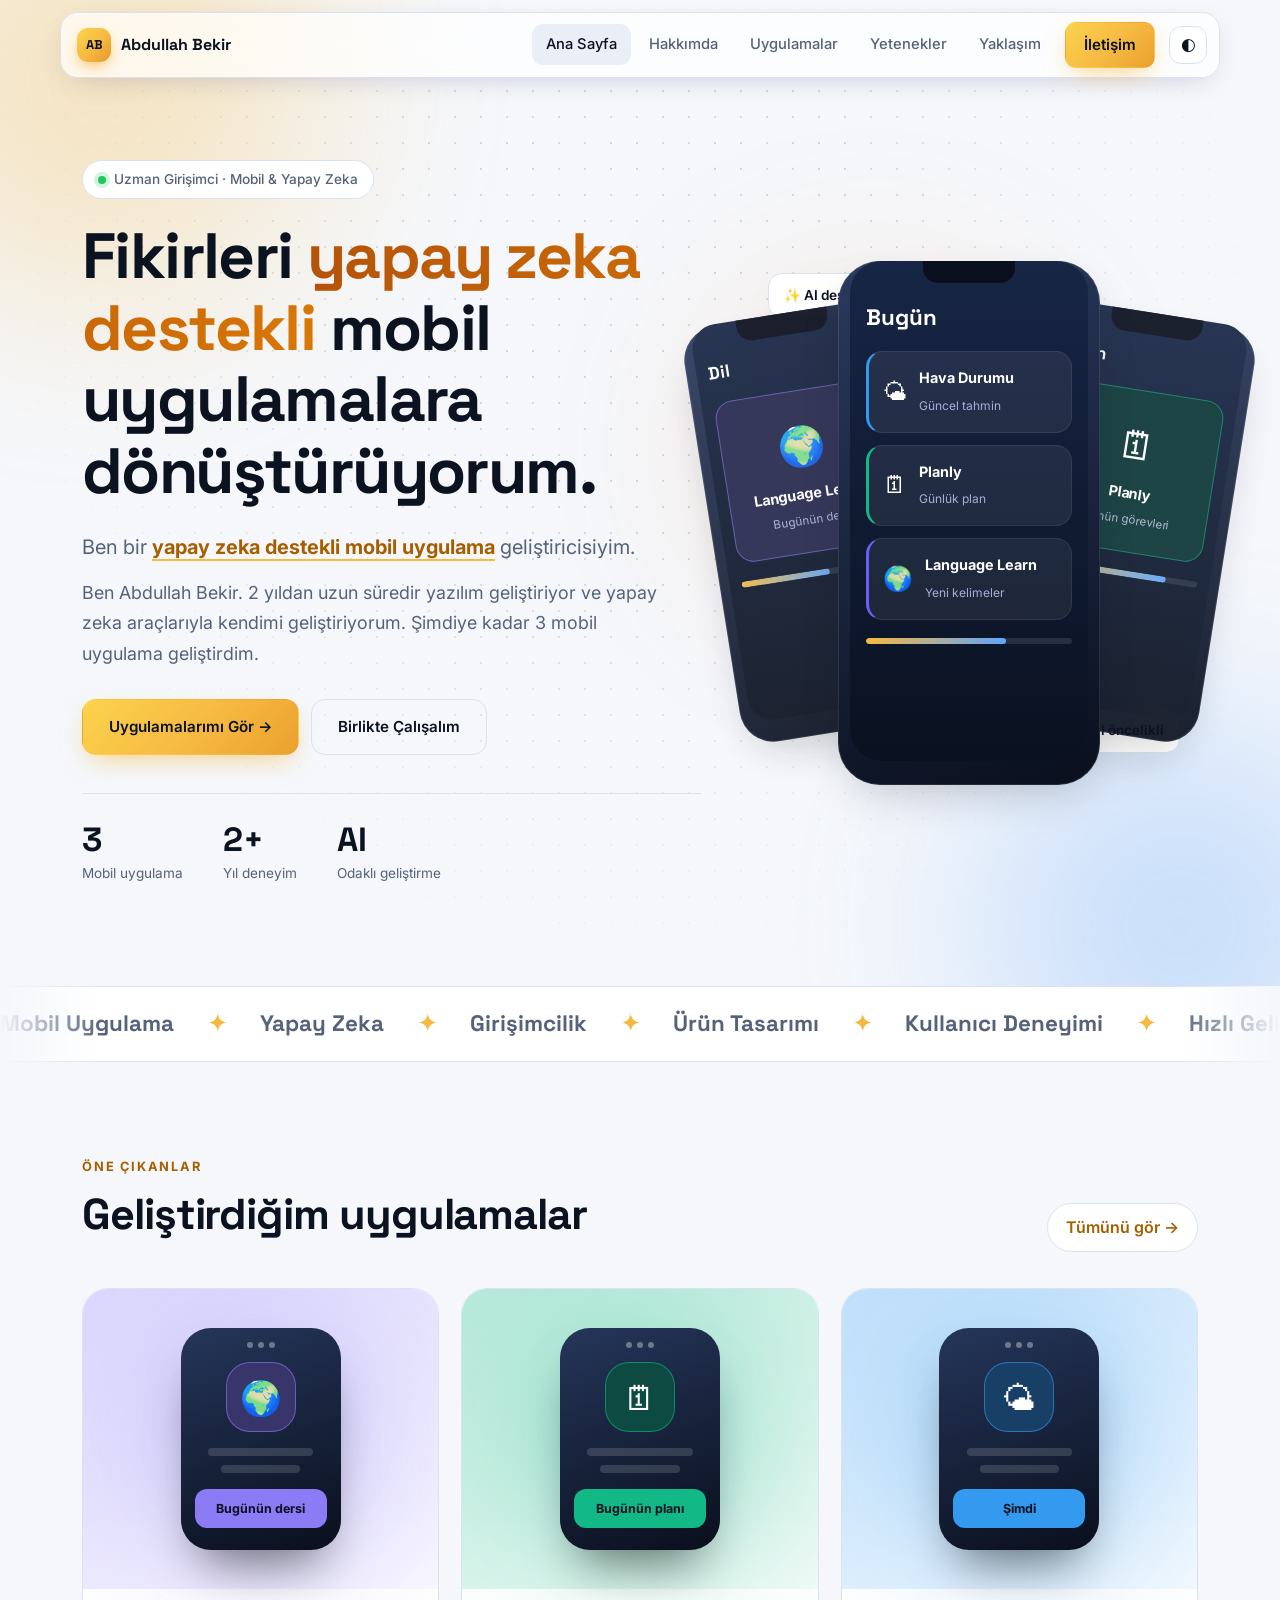
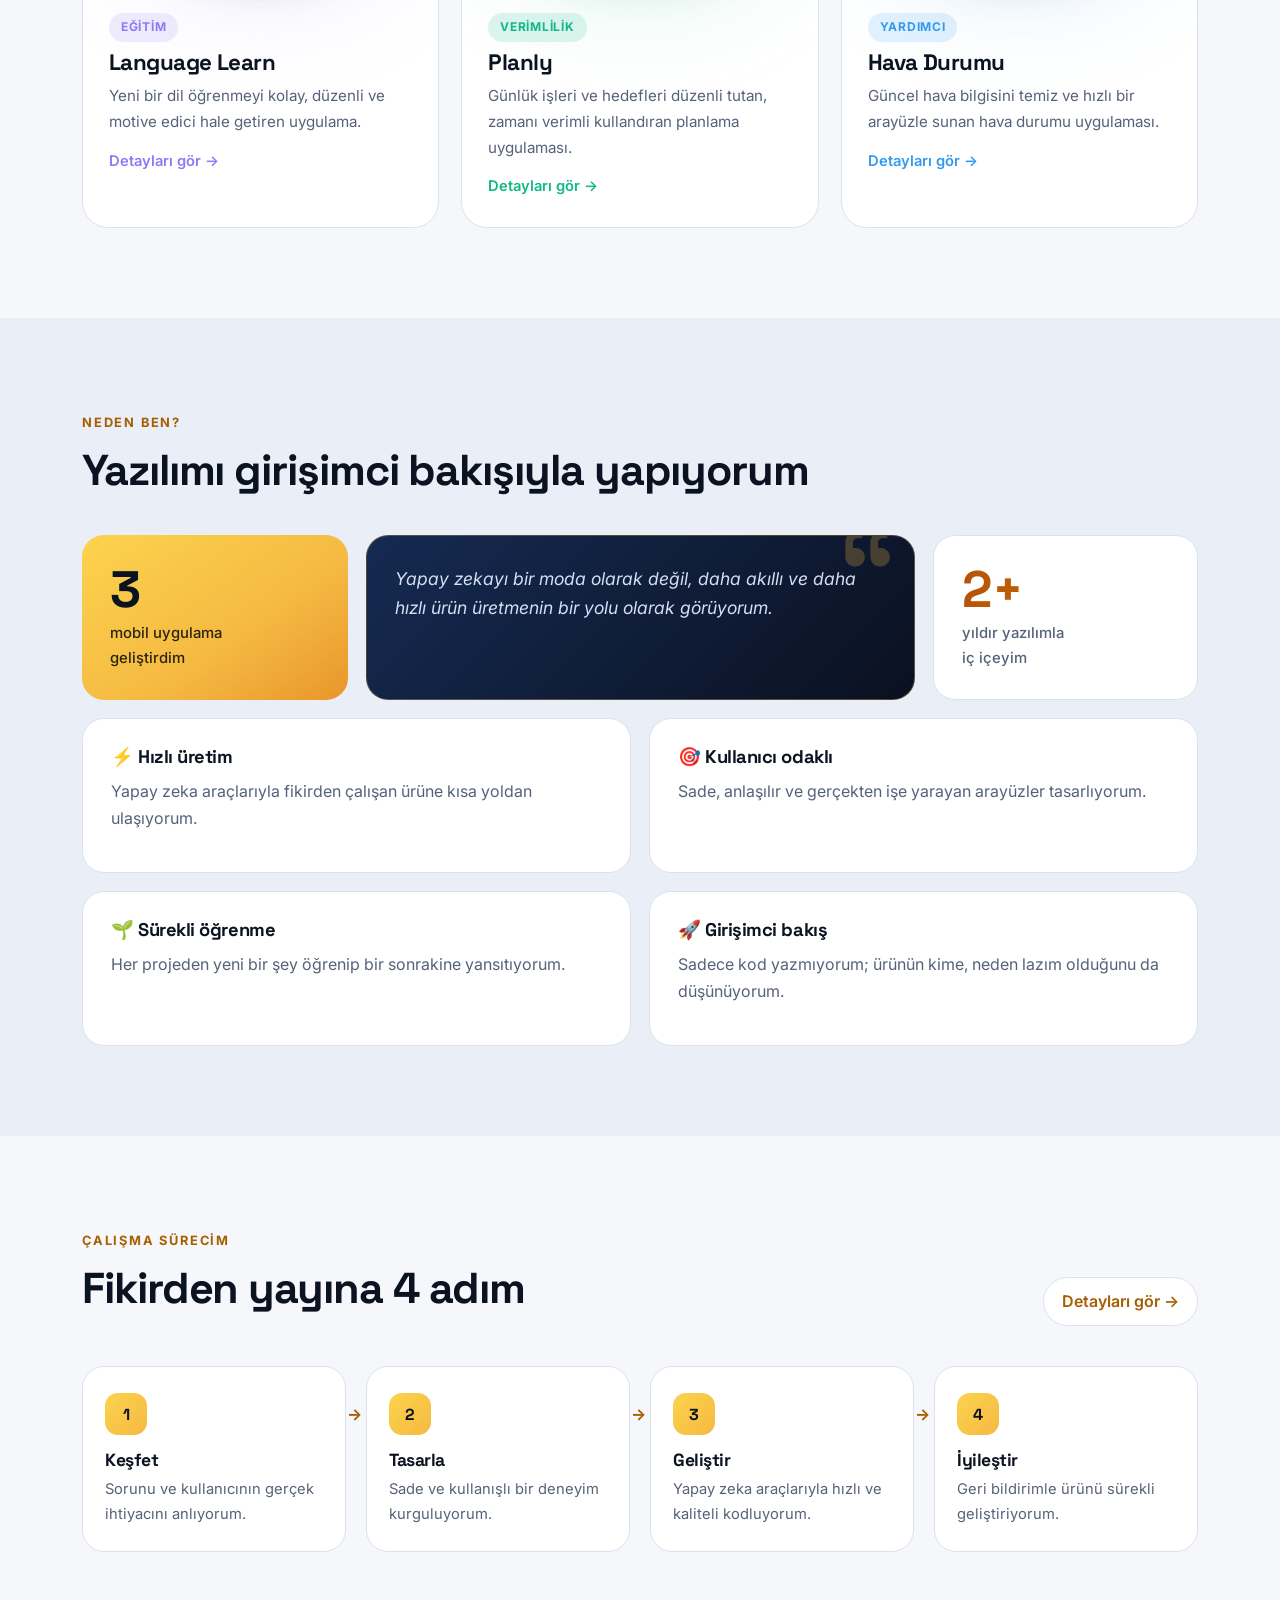
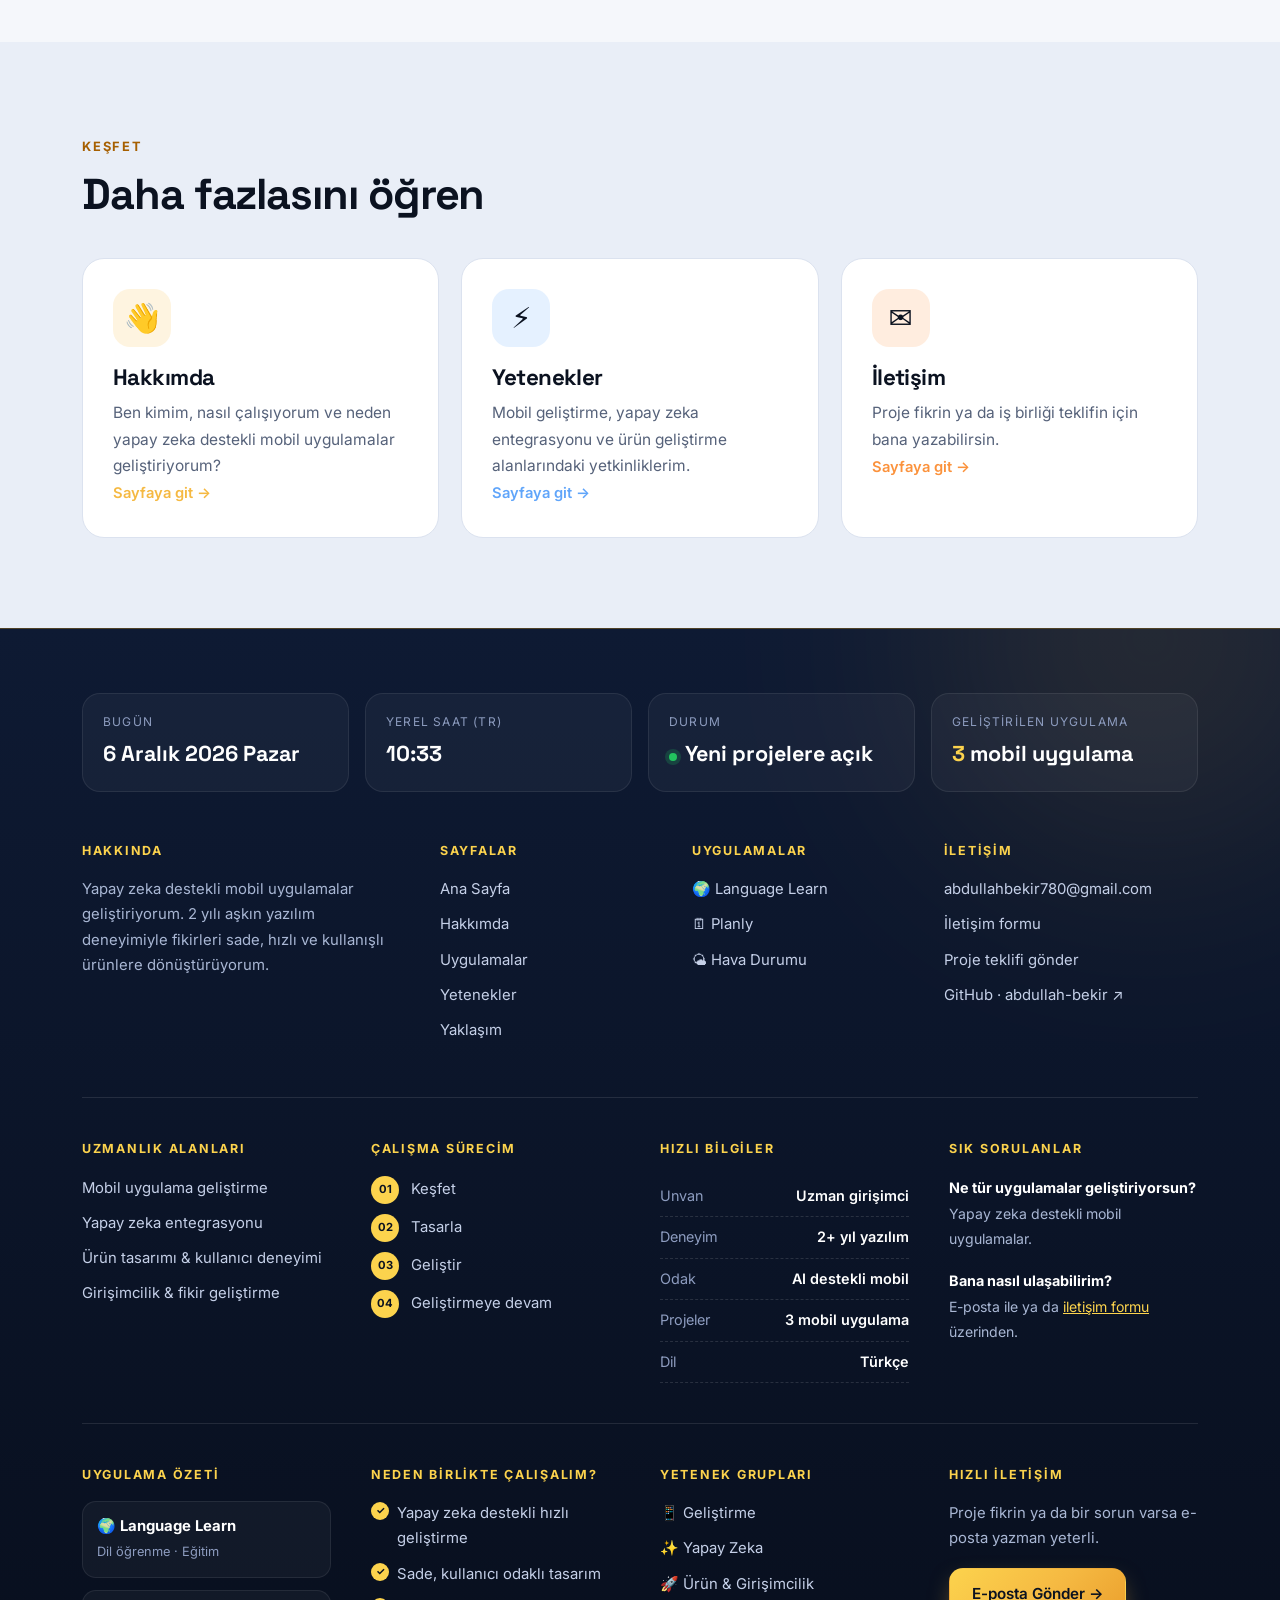
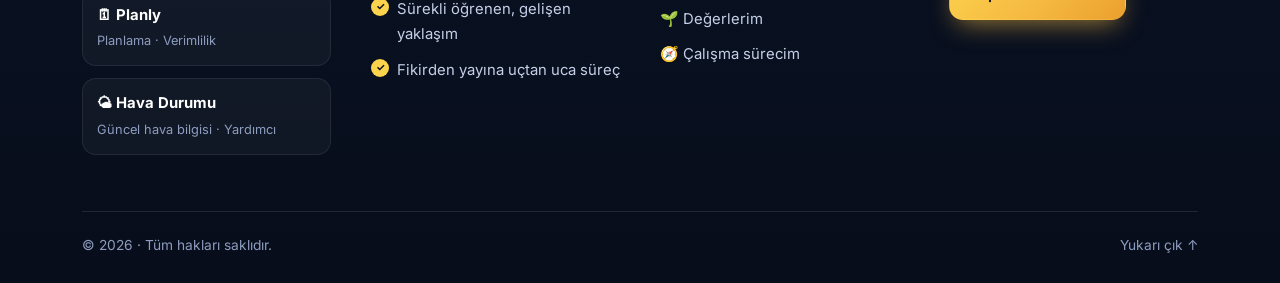
==== commit 54537e07: "Ana sayfayı yenile: üç telefonlu hero, öne çıkan uygulamalar, bento bölümü Co-Authored-By: Claude So" ====
--- a/index.html
+++ b/index.html
@@ -35,6 +35,7 @@
     <div>
       <span class="pill reveal"><i></i> Uzman Girişimci · Mobil &amp; Yapay Zeka</span>
       <h1 class="reveal">Fikirleri <span class="grad">yapay zeka destekli</span> mobil uygulamalara dönüştürüyorum.</h1>
+      <p class="rotator-line reveal">Ben bir <b class="rotator" id="rotator">yapay zeka destekli mobil uygulama</b> geliştiricisiyim.</p>
       <p class="lead reveal">Ben Abdullah Bekir. 2 yıldan uzun süredir yazılım geliştiriyor ve yapay zeka araçlarıyla kendimi geliştiriyorum. Şimdiye kadar 3 mobil uygulama geliştirdim.</p>
       <div class="cta reveal">
         <a href="uygulamalar.html" class="btn">Uygulamalarımı Gör →</a>
@@ -47,8 +48,17 @@
       </ul>
     </div>
 
-    <div class="hero-visual reveal" aria-hidden="true">
-      <div class="phone">
+    <div class="hero-visual hero-phones reveal" aria-hidden="true">
+      <div class="ph-side ph-l"><div class="phone sm">
+        <div class="notch"></div>
+        <div class="screen">
+          <div class="s-title">Dil</div>
+          <div class="s-big" style="--c:#8b7cf6"><span>🌍</span><b>Language Learn</b><small>Bugünün dersi</small></div>
+          <div class="s-bar"><i style="width:55%"></i></div>
+        </div>
+      </div></div>
+
+      <div class="ph-main"><div class="phone">
         <div class="notch"></div>
         <div class="screen">
           <div class="s-title">Bugün</div>
@@ -57,44 +67,106 @@
           <div class="s-card c3"><span>🌍</span><div><b>Language Learn</b><small>Yeni kelimeler</small></div></div>
           <div class="s-bar"><i></i></div>
         </div>
-      </div>
+      </div></div>
+
+      <div class="ph-side ph-r"><div class="phone sm">
+        <div class="notch"></div>
+        <div class="screen">
+          <div class="s-title">Plan</div>
+          <div class="s-big" style="--c:#12b886"><span>🗓</span><b>Planly</b><small>Günün görevleri</small></div>
+          <div class="s-bar"><i style="width:80%"></i></div>
+        </div>
+      </div></div>
+
       <div class="chip ch1">✨ AI destekli</div>
       <div class="chip ch2">📱 Mobil öncelikli</div>
     </div>
   </div>
 </section>
 
+<div class="marquee" aria-hidden="true">
+  <div class="marquee-track">
+    <span>Mobil Uygulama</span><span>✦</span><span>Yapay Zeka</span><span>✦</span><span>Girişimcilik</span><span>✦</span><span>Ürün Tasarımı</span><span>✦</span><span>Kullanıcı Deneyimi</span><span>✦</span><span>Hızlı Geliştirme</span><span>✦</span>
+    <span>Mobil Uygulama</span><span>✦</span><span>Yapay Zeka</span><span>✦</span><span>Girişimcilik</span><span>✦</span><span>Ürün Tasarımı</span><span>✦</span><span>Kullanıcı Deneyimi</span><span>✦</span><span>Hızlı Geliştirme</span><span>✦</span>
+  </div>
+</div>
+
+<section class="section">
+  <div class="wrap">
+    <div class="sec-head">
+      <div>
+        <span class="eyebrow">Öne çıkanlar</span>
+        <h2>Geliştirdiğim uygulamalar</h2>
+      </div>
+      <a class="link-all" href="uygulamalar.html">Tümünü gör →</a>
+    </div>
+
+    <div class="tiles">
+      <a class="tile reveal" href="uygulamalar.html" style="--c:#8b7cf6">
+        <div class="show-art"><div class="mini"><div class="m-top"><i></i><i></i><i></i></div><div class="m-emoji">🌍</div><div class="m-line w80"></div><div class="m-line w60"></div><div class="m-pill">Bugünün dersi</div></div></div>
+        <div class="tile-body"><span class="badge">Eğitim</span><h3>Language Learn</h3><p>Yeni bir dil öğrenmeyi kolay, düzenli ve motive edici hale getiren uygulama.</p><span class="more">Detayları gör →</span></div>
+      </a>
+      <a class="tile reveal" href="uygulamalar.html" style="--c:#12b886">
+        <div class="show-art"><div class="mini"><div class="m-top"><i></i><i></i><i></i></div><div class="m-emoji">🗓</div><div class="m-line w80"></div><div class="m-line w60"></div><div class="m-pill">Bugünün planı</div></div></div>
+        <div class="tile-body"><span class="badge">Verimlilik</span><h3>Planly</h3><p>Günlük işleri ve hedefleri düzenli tutan, zamanı verimli kullandıran planlama uygulaması.</p><span class="more">Detayları gör →</span></div>
+      </a>
+      <a class="tile reveal" href="uygulamalar.html" style="--c:#339af0">
+        <div class="show-art"><div class="mini"><div class="m-top"><i></i><i></i><i></i></div><div class="m-emoji">🌤</div><div class="m-line w80"></div><div class="m-line w60"></div><div class="m-pill">Şimdi</div></div></div>
+        <div class="tile-body"><span class="badge">Yardımcı</span><h3>Hava Durumu</h3><p>Güncel hava bilgisini temiz ve hızlı bir arayüzle sunan hava durumu uygulaması.</p><span class="more">Detayları gör →</span></div>
+      </a>
+    </div>
+  </div>
+</section>
+
 <section class="section alt">
   <div class="wrap">
+    <span class="eyebrow">Neden ben?</span>
+    <h2>Yazılımı girişimci bakışıyla yapıyorum</h2>
+
+    <div class="bento">
+      <div class="b-card b-stat reveal"><b data-count="3">0</b><span>mobil uygulama<br>geliştirdim</span></div>
+      <div class="b-card b-quote reveal">
+        <span class="qmark">“</span>
+        <p>Yapay zekayı bir moda olarak değil, daha akıllı ve daha hızlı ürün üretmenin bir yolu olarak görüyorum.</p>
+      </div>
+      <div class="b-card b-stat alt reveal"><b data-count="2" data-suffix="+">0</b><span>yıldır yazılımla<br>iç içeyim</span></div>
+      <div class="b-card reveal"><h3>⚡ Hızlı üretim</h3><p>Yapay zeka araçlarıyla fikirden çalışan ürüne kısa yoldan ulaşıyorum.</p></div>
+      <div class="b-card reveal"><h3>🎯 Kullanıcı odaklı</h3><p>Sade, anlaşılır ve gerçekten işe yarayan arayüzler tasarlıyorum.</p></div>
+      <div class="b-card reveal"><h3>🌱 Sürekli öğrenme</h3><p>Her projeden yeni bir şey öğrenip bir sonrakine yansıtıyorum.</p></div>
+      <div class="b-card reveal"><h3>🚀 Girişimci bakış</h3><p>Sadece kod yazmıyorum; ürünün kime, neden lazım olduğunu da düşünüyorum.</p></div>
+    </div>
+  </div>
+</section>
+
+<section class="section">
+  <div class="wrap">
+    <div class="sec-head">
+      <div>
+        <span class="eyebrow">Çalışma sürecim</span>
+        <h2>Fikirden yayına 4 adım</h2>
+      </div>
+      <a class="link-all" href="yaklasim.html">Detayları gör →</a>
+    </div>
+    <div class="journey">
+      <div class="j-item reveal"><i>1</i><div><h3>Keşfet</h3><p>Sorunu ve kullanıcının gerçek ihtiyacını anlıyorum.</p></div></div>
+      <div class="j-item reveal"><i>2</i><div><h3>Tasarla</h3><p>Sade ve kullanışlı bir deneyim kurguluyorum.</p></div></div>
+      <div class="j-item reveal"><i>3</i><div><h3>Geliştir</h3><p>Yapay zeka araçlarıyla hızlı ve kaliteli kodluyorum.</p></div></div>
+      <div class="j-item reveal"><i>4</i><div><h3>İyileştir</h3><p>Geri bildirimle ürünü sürekli geliştiriyorum.</p></div></div>
+    </div>
+  </div>
+</section>
+
+<section class="section alt">
+  <div class="wrap">
     <span class="eyebrow">Keşfet</span>
-    <h2>Sitede neler var?</h2>
-    <p class="sub">Her konunun kendi sayfası var. Merak ettiğin bölüme geçebilirsin.</p>
-
-    <div class="cards two-col">
-      <a class="card reveal" href="hakkimda.html" style="--c:#6d5efc">
-        <div class="ico">👋</div><h3>Hakkımda</h3>
-        <p>Ben kimim, nasıl çalışıyorum ve neden yapay zeka destekli mobil uygulamalar geliştiriyorum?</p>
-        <span class="more">Sayfaya git →</span>
-      </a>
-      <a class="card reveal" href="uygulamalar.html" style="--c:#12b886">
-        <div class="ico">📱</div><h3>Uygulamalar</h3>
-        <p>Language Learn, Planly ve Hava Durumu: geliştirdiğim 3 mobil uygulamanın detayları.</p>
-        <span class="more">Sayfaya git →</span>
-      </a>
-      <a class="card reveal" href="yetenekler.html" style="--c:#339af0">
-        <div class="ico">⚡</div><h3>Yetenekler</h3>
-        <p>Mobil geliştirme, yapay zeka entegrasyonu ve ürün geliştirme alanlarındaki yetkinliklerim.</p>
-        <span class="more">Sayfaya git →</span>
-      </a>
-      <a class="card reveal" href="yaklasim.html" style="--c:#f472b6">
-        <div class="ico">🧭</div><h3>Yaklaşım</h3>
-        <p>Bir fikri keşfetmekten yayınlamaya kadar izlediğim çalışma süreci.</p>
-        <span class="more">Sayfaya git →</span>
-      </a>
-    </div>
-  </div>
-</section>
-
+    <h2>Daha fazlasını öğren</h2>
+    <div class="cards">
+      <a class="card reveal" href="hakkimda.html" style="--c:#f5b942"><div class="ico">👋</div><h3>Hakkımda</h3><p>Ben kimim, nasıl çalışıyorum ve neden yapay zeka destekli mobil uygulamalar geliştiriyorum?</p><span class="more">Sayfaya git →</span></a>
+      <a class="card reveal" href="yetenekler.html" style="--c:#60a5fa"><div class="ico">⚡</div><h3>Yetenekler</h3><p>Mobil geliştirme, yapay zeka entegrasyonu ve ürün geliştirme alanlarındaki yetkinliklerim.</p><span class="more">Sayfaya git →</span></a>
+      <a class="card reveal" href="iletisim.html" style="--c:#fb923c"><div class="ico">✉️</div><h3>İletişim</h3><p>Proje fikrin ya da iş birliği teklifin için bana yazabilirsin.</p><span class="more">Sayfaya git →</span></a>
+    </div>
+  </div>
+</section>
 </main>
 
 <footer class="footer">
--- a/style.css
+++ b/style.css
@@ -270,6 +270,38 @@
 .j-item h3{font-size:1.1rem;margin-bottom:6px}
 .j-item p{color:var(--muted);font-size:.92rem}
 
+/* home page */
+.hero-phones{min-height:560px;width:100%}
+.ph-main{position:relative;z-index:2}
+.ph-side{position:absolute;z-index:1;top:70px}
+.ph-l{left:-30px;transform:rotate(-9deg)}
+.ph-r{right:-30px;transform:rotate(9deg)}
+.phone.sm{width:206px;height:420px;padding:10px;border-radius:34px;opacity:.92;animation-delay:-3s}
+.phone.sm .screen{border-radius:25px;padding:34px 12px 12px}
+.phone.sm .s-title{font-size:1.1rem}
+.s-big{display:grid;justify-items:center;gap:4px;padding:22px 10px;border-radius:18px;text-align:center;background:color-mix(in srgb,var(--c) 22%,#0a1120);border:1px solid color-mix(in srgb,var(--c) 55%,transparent)}
+.s-big span{font-size:2.4rem}
+.s-big b{font-size:.9rem}
+.s-big small{color:#a9b7d4;font-size:.72rem}
+.hero-phones .ch1{top:30px;left:6%}
+.hero-phones .ch2{bottom:50px;right:4%}
+.sec-head{display:flex;justify-content:space-between;align-items:end;gap:20px;flex-wrap:wrap}
+.link-all{font-weight:600;color:var(--brand-ink);padding:10px 18px;border-radius:999px;border:1px solid var(--line);background:var(--surface);transition:.2s}
+.link-all:hover{border-color:var(--brand);transform:translateX(4px)}
+.tiles{display:grid;grid-template-columns:repeat(3,1fr);gap:22px;margin-top:36px}
+.tile{display:flex;flex-direction:column;border-radius:26px;overflow:hidden;background:var(--surface);border:1px solid var(--line);transition:transform .3s,box-shadow .3s,border-color .3s}
+.tile:hover{transform:translateY(-6px);box-shadow:var(--shadow);border-color:color-mix(in srgb,var(--c) 55%,var(--line))}
+.tile .show-art{min-height:300px;padding:30px}
+.tile .mini{width:160px}
+.tile .m-emoji{width:70px;height:70px;font-size:2.1rem}
+.tile-body{padding:24px 26px 28px;display:grid;gap:8px;justify-items:start}
+.tile-body h3{font-size:1.4rem}
+.tile-body p{color:var(--muted);font-size:.95rem}
+.tile .badge{margin-bottom:0}
+.tile .more{margin-top:6px;color:var(--c)}
+.section .bento .b-card h3{font-size:1.15rem}
+.section .bento .b-card:not(.b-stat):not(.b-quote){grid-column:span 2}
+
 /* shared hero mini stats */
 .hero-mini{display:flex;flex-wrap:wrap;gap:14px;margin-top:30px}
 .hero-mini li{padding:12px 20px;border-radius:16px;background:var(--surface);border:1px solid var(--line);display:flex;align-items:baseline;gap:10px}
@@ -430,6 +462,9 @@
 
 @media (max-width:940px){
   .hero-grid,.split,.app,.contact-grid,.about-grid{grid-template-columns:1fr}
+  .tiles{grid-template-columns:1fr 1fr}
+  .bento{grid-auto-flow:dense}
+  .hero-phones{min-height:520px}
   .faq-wrap{grid-template-columns:1fr;gap:26px}
   .info{position:static}
   .show,.show:nth-child(even){grid-template-columns:1fr}
@@ -455,6 +490,10 @@
   .links.open{opacity:1;visibility:visible;transform:none}
   .links .btn{justify-content:center;margin:6px 0 0}
   .cards,.cards.two-col,.values,.journey{grid-template-columns:1fr}
+  .tiles{grid-template-columns:1fr}
+  .ph-side{display:none}
+  .hero-phones{min-height:0}
+  .section .bento .b-card:not(.b-stat):not(.b-quote){grid-column:auto}
   .show-body{padding:28px 22px}
   .panels{padding:24px 20px}
   .panel.on{grid-template-columns:1fr;gap:16px}
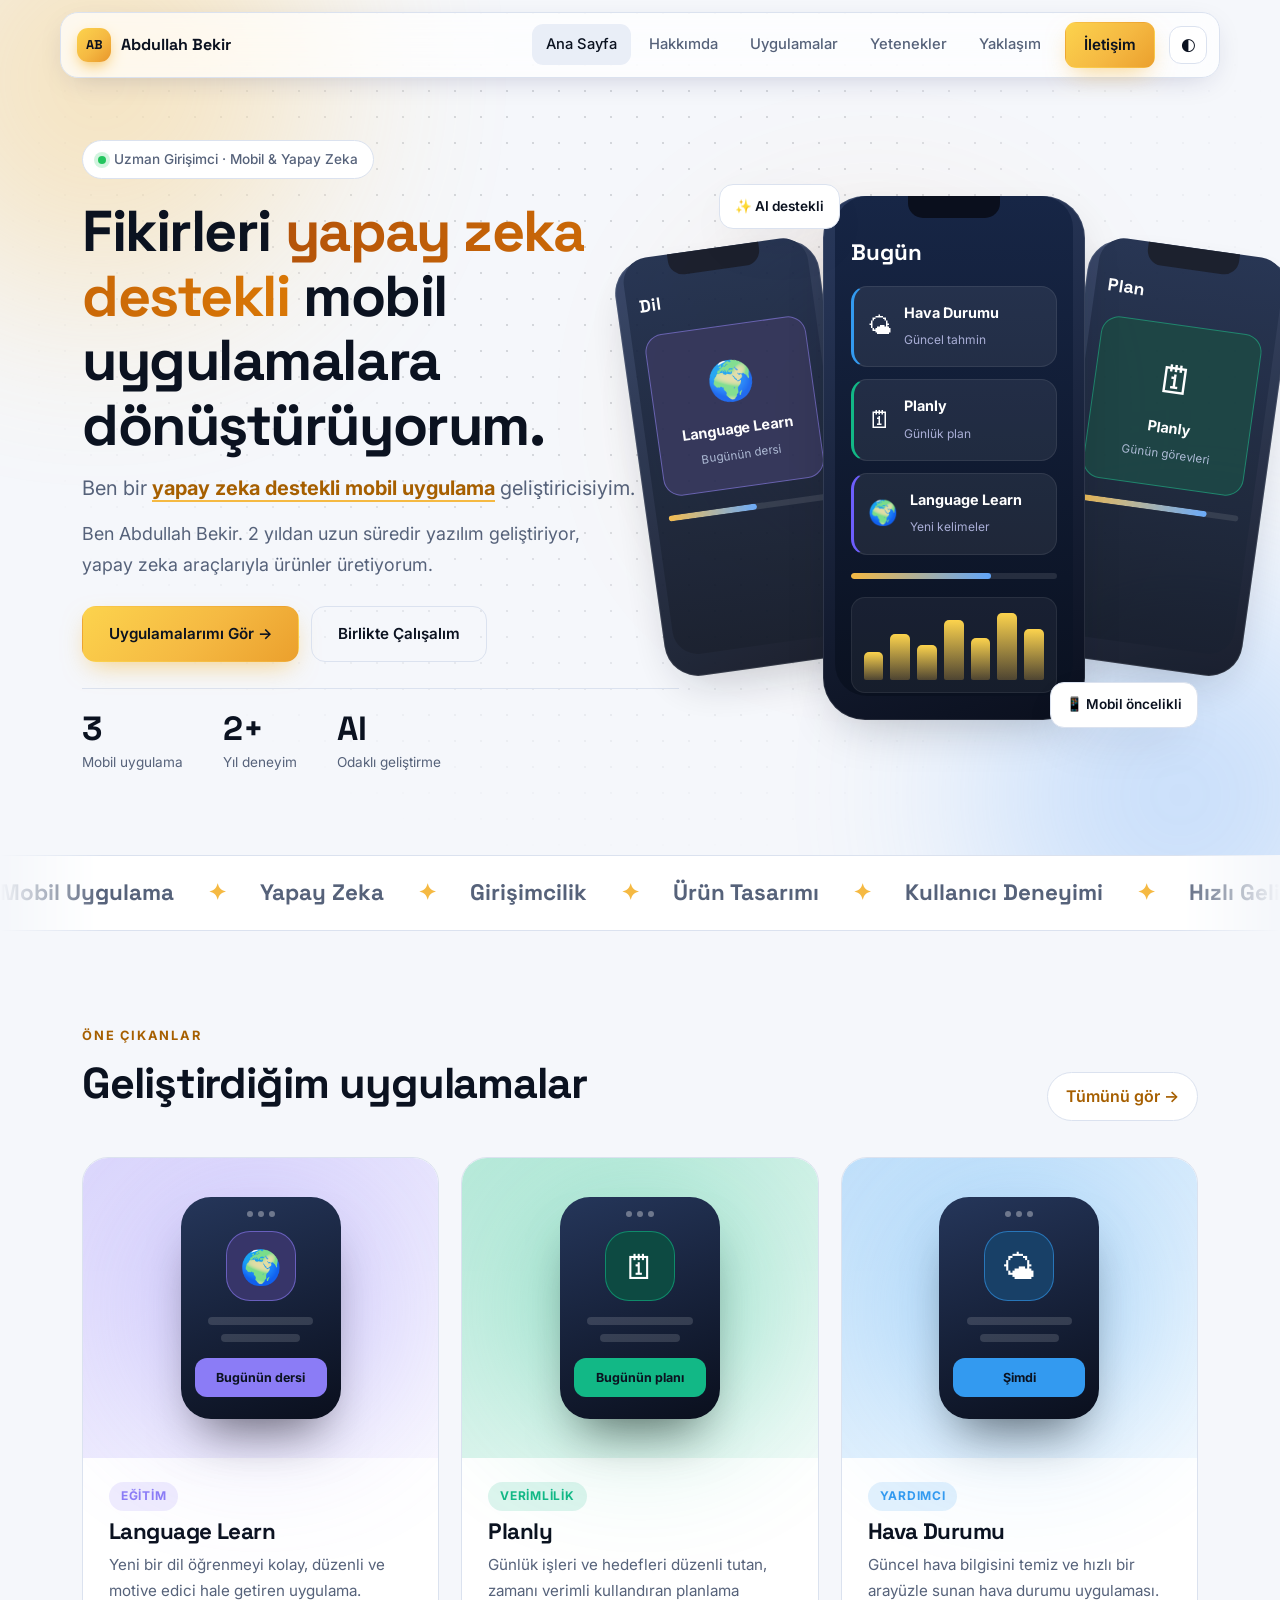
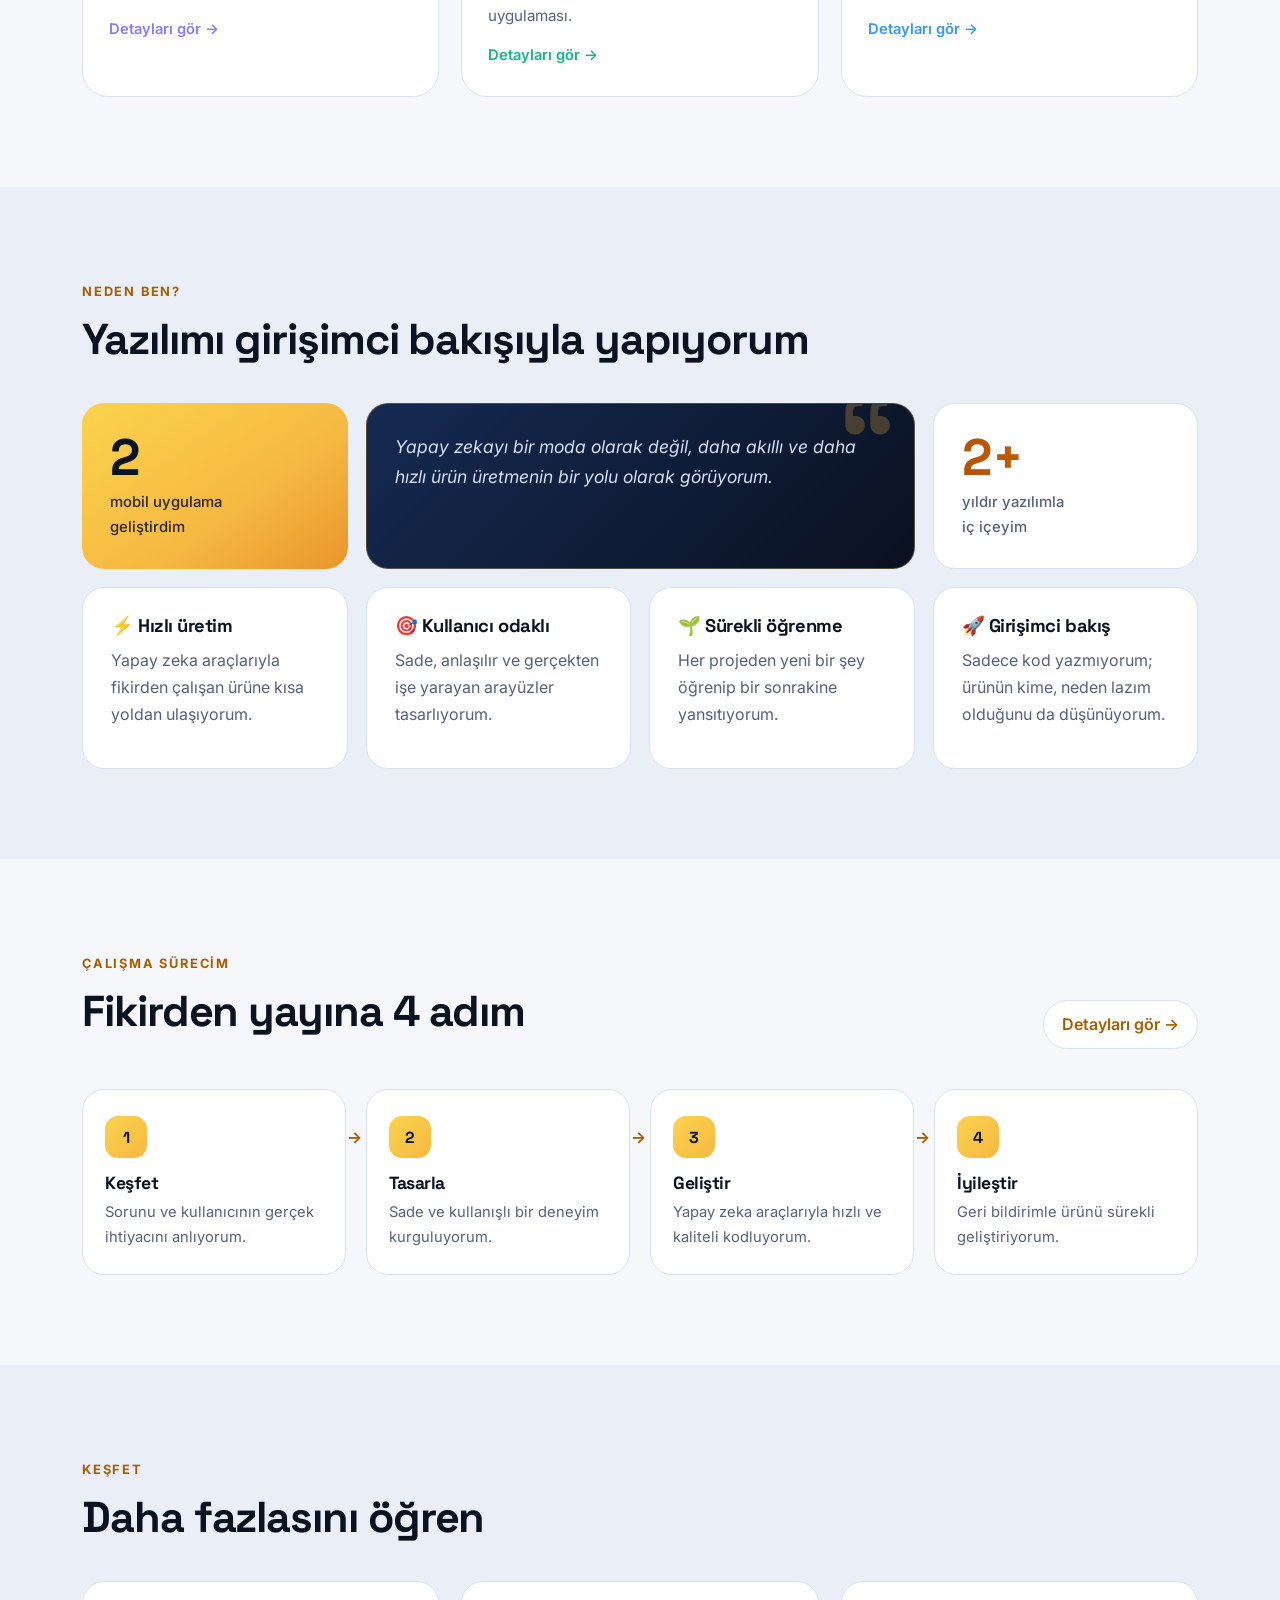
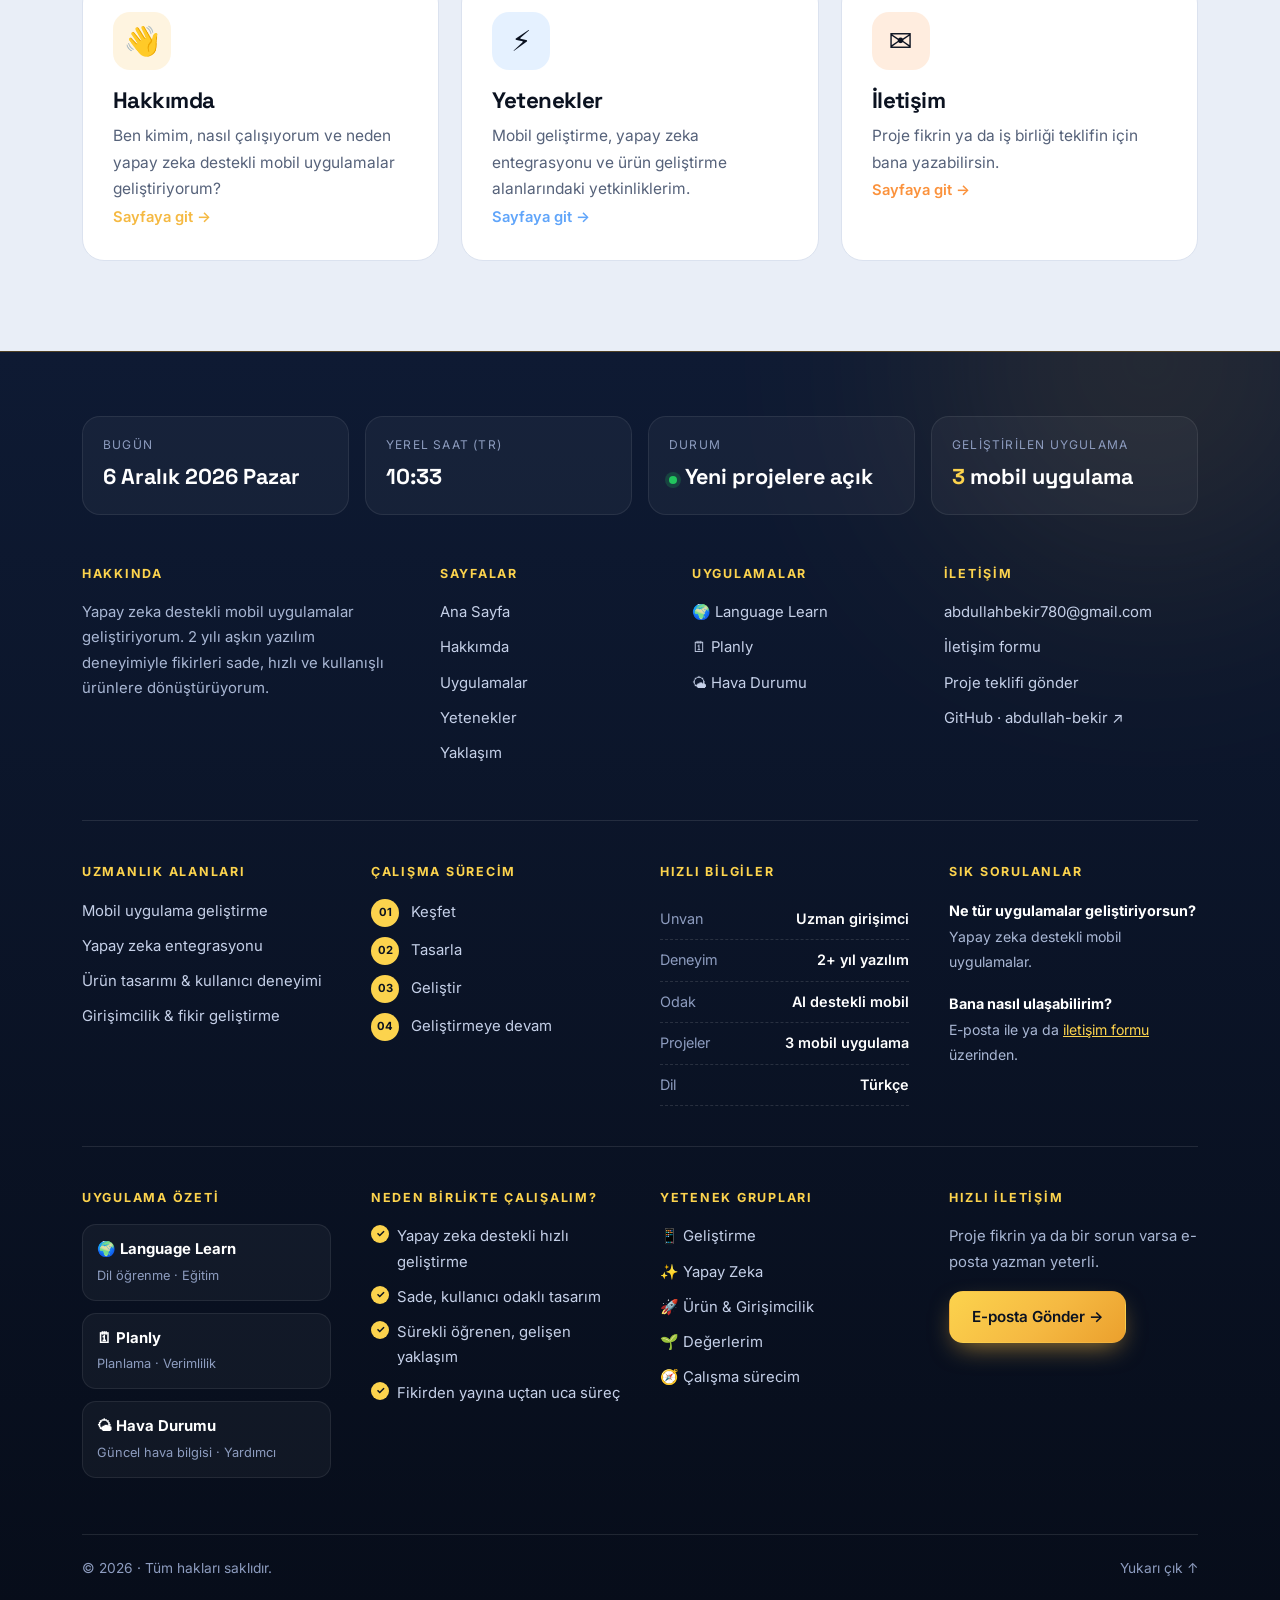
==== commit d78246aa: "Ana sayfa: hero düzeni, telefon görseli ve okuma ilerleme çubuğu iyileştirildi Co-Authored-By: Claud" ====
--- a/index.html
+++ b/index.html
@@ -36,7 +36,7 @@
       <span class="pill reveal"><i></i> Uzman Girişimci · Mobil &amp; Yapay Zeka</span>
       <h1 class="reveal">Fikirleri <span class="grad">yapay zeka destekli</span> mobil uygulamalara dönüştürüyorum.</h1>
       <p class="rotator-line reveal">Ben bir <b class="rotator" id="rotator">yapay zeka destekli mobil uygulama</b> geliştiricisiyim.</p>
-      <p class="lead reveal">Ben Abdullah Bekir. 2 yıldan uzun süredir yazılım geliştiriyor ve yapay zeka araçlarıyla kendimi geliştiriyorum. Şimdiye kadar 3 mobil uygulama geliştirdim.</p>
+      <p class="lead reveal">Ben Abdullah Bekir. 2 yıldan uzun süredir yazılım geliştiriyor, yapay zeka araçlarıyla ürünler üretiyorum.</p>
       <div class="cta reveal">
         <a href="uygulamalar.html" class="btn">Uygulamalarımı Gör →</a>
         <a href="iletisim.html" class="btn btn-ghost">Birlikte Çalışalım</a>
@@ -66,6 +66,7 @@
           <div class="s-card c2"><span>🗓</span><div><b>Planly</b><small>Günlük plan</small></div></div>
           <div class="s-card c3"><span>🌍</span><div><b>Language Learn</b><small>Yeni kelimeler</small></div></div>
           <div class="s-bar"><i></i></div>
+          <div class="s-chart"><i style="--h:40%"></i><i style="--h:65%"></i><i style="--h:50%"></i><i style="--h:85%"></i><i style="--h:60%"></i><i style="--h:95%"></i><i style="--h:72%"></i></div>
         </div>
       </div></div>
 
--- a/style.css
+++ b/style.css
@@ -52,15 +52,15 @@
 .gridbg{position:absolute;inset:0;pointer-events:none;background-image:radial-gradient(color-mix(in srgb,var(--text) 14%,transparent) 1px,transparent 1px);background-size:26px 26px;mask-image:radial-gradient(ellipse at 50% 30%,#000 25%,transparent 72%);-webkit-mask-image:radial-gradient(ellipse at 50% 30%,#000 25%,transparent 72%)}
 
 /* ---------- home hero ---------- */
-.hero{position:relative;overflow:hidden;padding:160px 0 100px}
-.hero-grid{position:relative;display:grid;grid-template-columns:1.15fr .85fr;gap:40px;align-items:center}
+.hero{position:relative;overflow:hidden;padding:140px 0 80px}
+.hero-grid{position:relative;display:grid;grid-template-columns:1.1fr .9fr;gap:30px;align-items:center}
 .pill{display:inline-flex;align-items:center;gap:8px;padding:7px 15px;border:1px solid var(--line);background:var(--surface);border-radius:999px;font-size:.85rem;color:var(--muted);font-weight:500}
 .pill i{width:8px;height:8px;border-radius:50%;background:#22c55e;box-shadow:0 0 0 4px rgba(34,197,94,.2)}
-.hero h1{font-size:clamp(2.3rem,5.6vw,4rem);margin:22px 0}
+.hero h1{font-size:clamp(2.2rem,4.8vw,3.6rem);margin:20px 0 14px}
 .lead{font-size:1.12rem;color:var(--muted);max-width:580px}
-.cta{display:flex;flex-wrap:wrap;gap:12px;margin:30px 0}
+.cta{display:flex;flex-wrap:wrap;gap:12px;margin:26px 0}
 .cta.center{justify-content:center}
-.stats{display:flex;gap:40px;margin-top:38px;padding-top:28px;border-top:1px solid var(--line)}
+.stats{display:flex;gap:40px;margin-top:26px;padding-top:22px;border-top:1px solid var(--line)}
 .stats b{display:block;font-family:"Space Grotesk";font-size:2.1rem;line-height:1.1}
 .stats span{font-size:.85rem;color:var(--muted)}
 
@@ -271,11 +271,12 @@
 .j-item p{color:var(--muted);font-size:.92rem}
 
 /* home page */
+.hero .lead{max-width:500px}
 .hero-phones{min-height:560px;width:100%}
 .ph-main{position:relative;z-index:2}
 .ph-side{position:absolute;z-index:1;top:70px}
-.ph-l{left:-30px;transform:rotate(-9deg)}
-.ph-r{right:-30px;transform:rotate(9deg)}
+.ph-l{left:-70px;transform:rotate(-8deg)}
+.ph-r{right:-70px;transform:rotate(8deg)}
 .phone.sm{width:206px;height:420px;padding:10px;border-radius:34px;opacity:.92;animation-delay:-3s}
 .phone.sm .screen{border-radius:25px;padding:34px 12px 12px}
 .phone.sm .s-title{font-size:1.1rem}
@@ -283,8 +284,11 @@
 .s-big span{font-size:2.4rem}
 .s-big b{font-size:.9rem}
 .s-big small{color:#a9b7d4;font-size:.72rem}
-.hero-phones .ch1{top:30px;left:6%}
-.hero-phones .ch2{bottom:50px;right:4%}
+.hero-phones .chip{z-index:5}
+.hero-phones .ch1{top:6px;left:2%}
+.hero-phones .ch2{bottom:10px;right:0}
+.s-chart{display:flex;align-items:end;gap:7px;height:96px;margin-top:18px;padding:12px;border-radius:14px;background:rgba(255,255,255,.05);border:1px solid rgba(255,255,255,.07)}
+.s-chart i{flex:1;height:var(--h);border-radius:5px 5px 2px 2px;background:linear-gradient(180deg,#fcd34d,rgba(245,185,66,.25))}
 .sec-head{display:flex;justify-content:space-between;align-items:end;gap:20px;flex-wrap:wrap}
 .link-all{font-weight:600;color:var(--brand-ink);padding:10px 18px;border-radius:999px;border:1px solid var(--line);background:var(--surface);transition:.2s}
 .link-all:hover{border-color:var(--brand);transform:translateX(4px)}
@@ -300,7 +304,7 @@
 .tile .badge{margin-bottom:0}
 .tile .more{margin-top:6px;color:var(--c)}
 .section .bento .b-card h3{font-size:1.15rem}
-.section .bento .b-card:not(.b-stat):not(.b-quote){grid-column:span 2}
+.scroll-progress{position:fixed;inset:0 0 auto 0;height:3px;z-index:60;background:linear-gradient(90deg,#fcd34d,var(--brand),#e8962a);transform-origin:left;transform:scaleX(0);pointer-events:none}
 
 /* shared hero mini stats */
 .hero-mini{display:flex;flex-wrap:wrap;gap:14px;margin-top:30px}
@@ -493,7 +497,6 @@
   .tiles{grid-template-columns:1fr}
   .ph-side{display:none}
   .hero-phones{min-height:0}
-  .section .bento .b-card:not(.b-stat):not(.b-quote){grid-column:auto}
   .show-body{padding:28px 22px}
   .panels{padding:24px 20px}
   .panel.on{grid-template-columns:1fr;gap:16px}
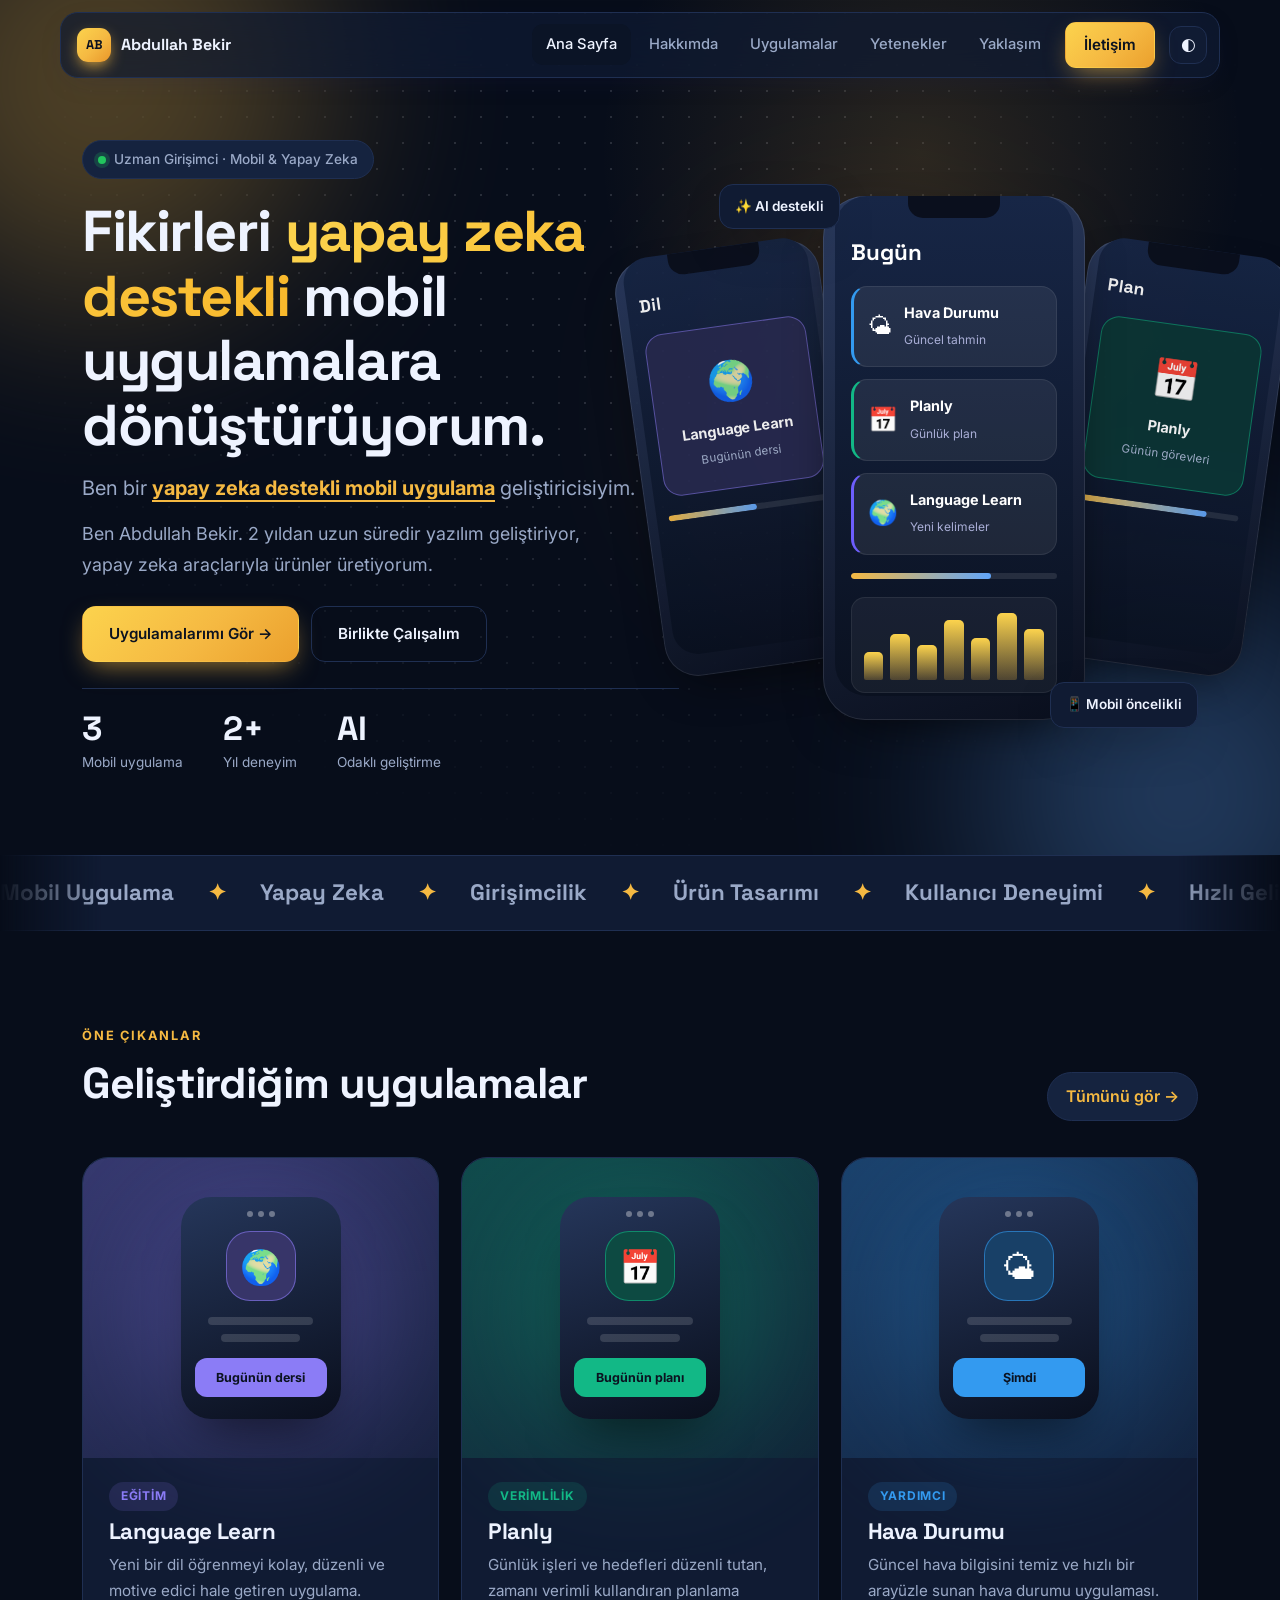
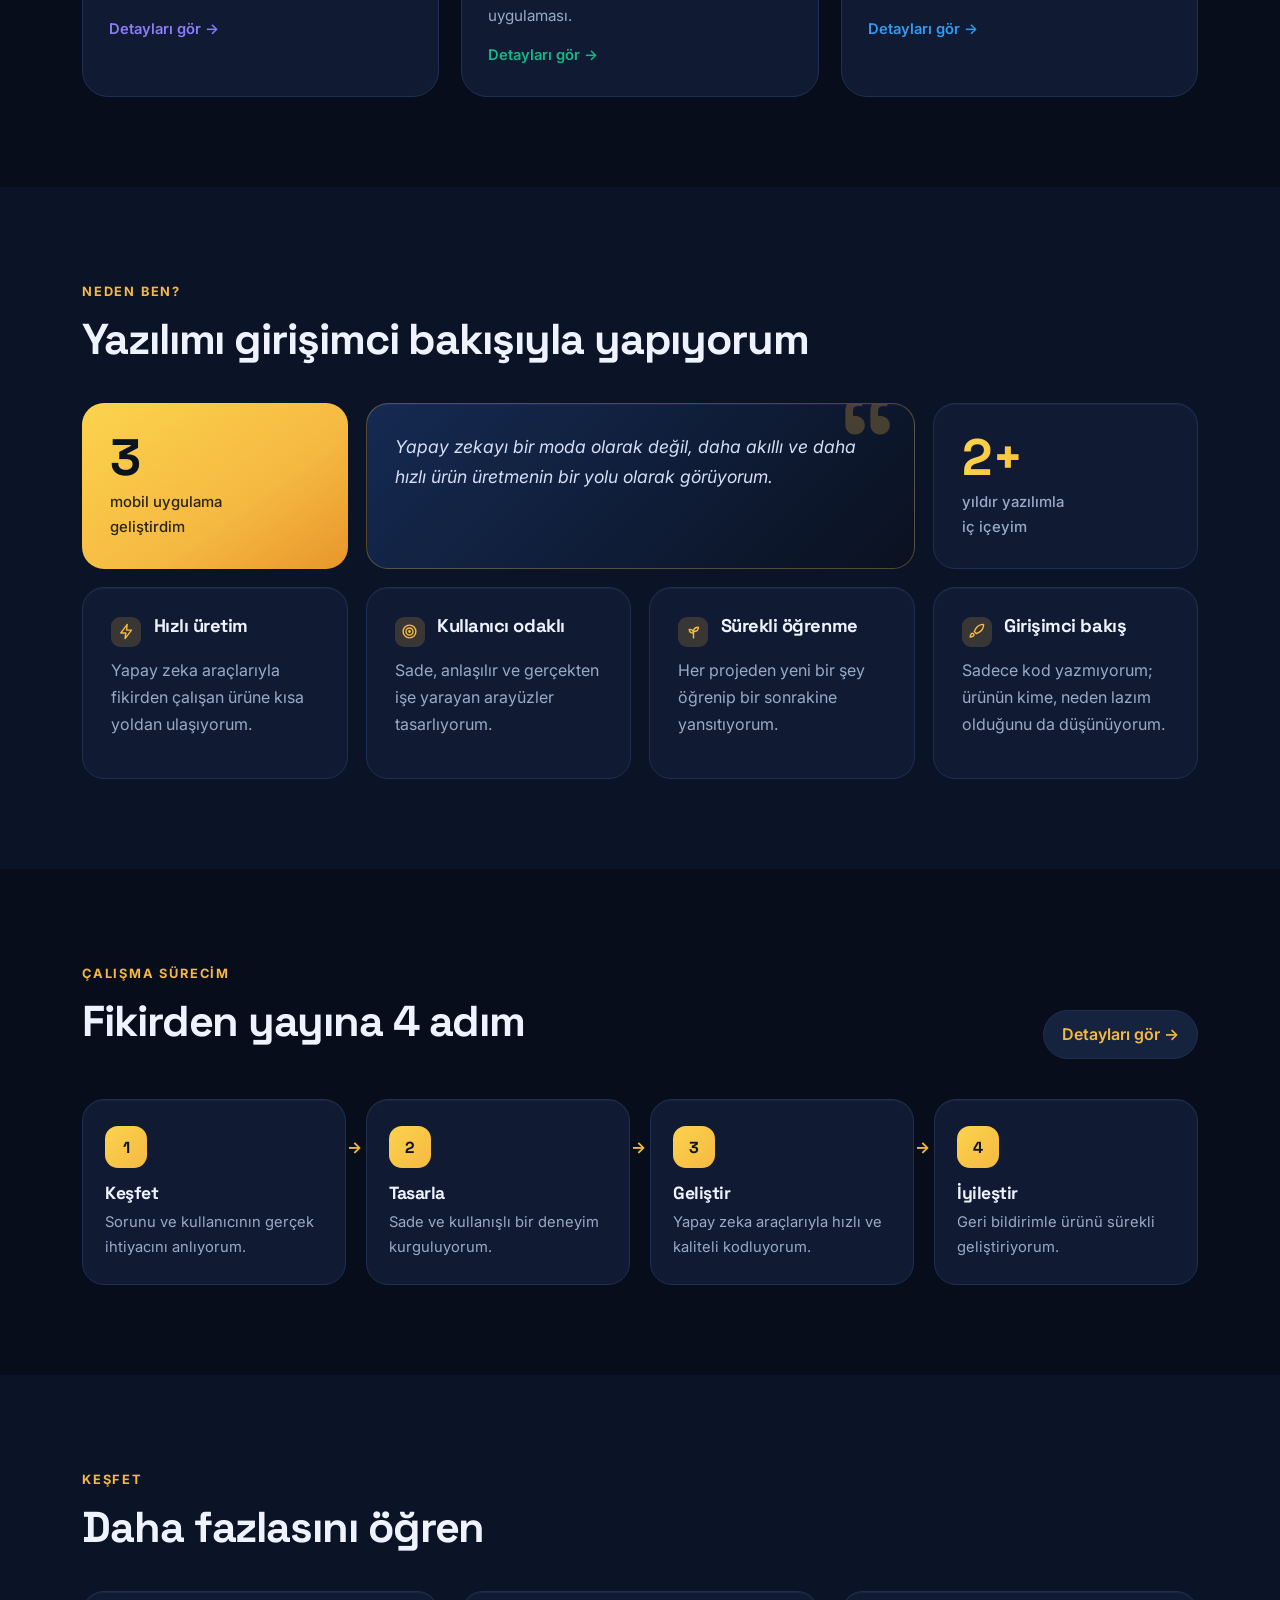
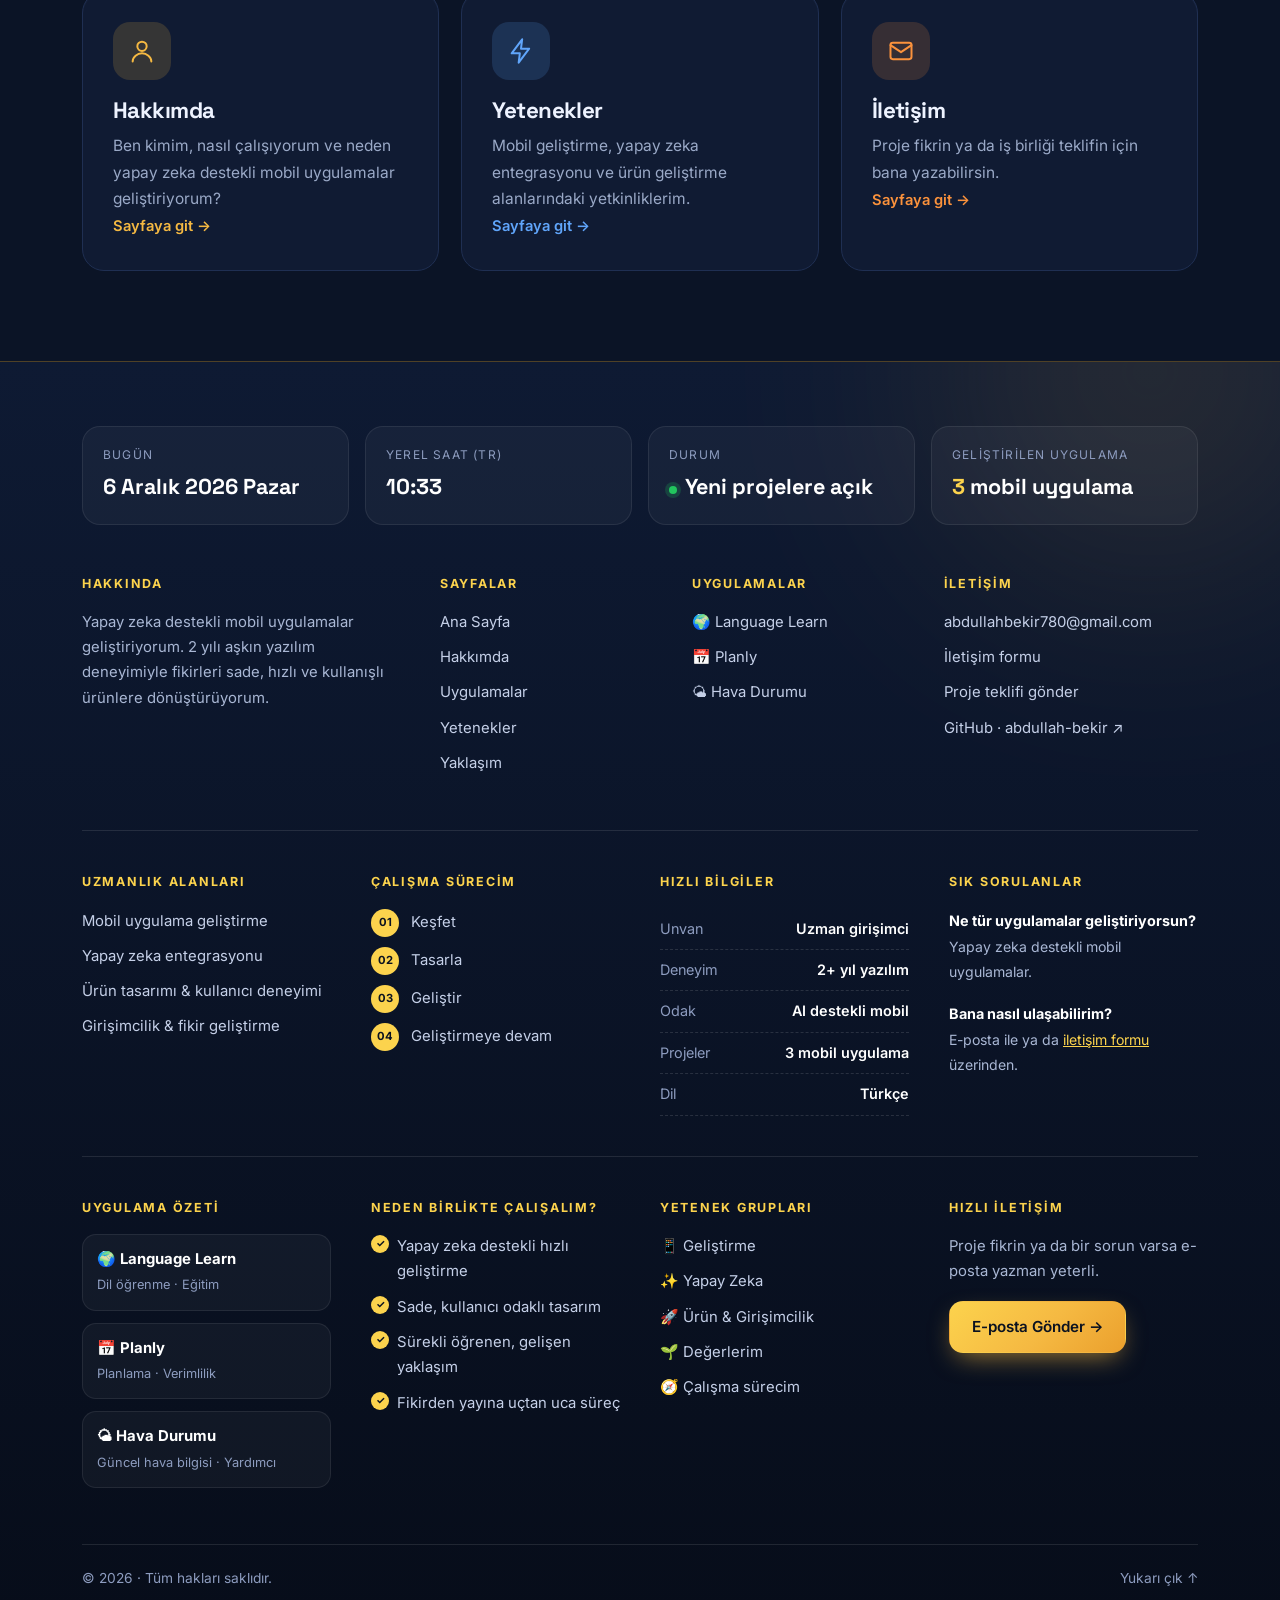
==== commit de49f8f7: "Tasarım cilası: SVG ikonlar, koyu tema varsayılan, hareketli efektler, yukarı çık düğmesi Co-Authore" ====
--- a/index.html
+++ b/index.html
@@ -10,6 +10,7 @@
 <link rel="preconnect" href="https://fonts.googleapis.com">
 <link rel="preconnect" href="https://fonts.gstatic.com" crossorigin>
 <link href="https://fonts.googleapis.com/css2?family=Inter:wght@400;500;600;700;800&family=Space+Grotesk:wght@500;700&display=swap" rel="stylesheet">
+<script>try{document.documentElement.dataset.theme=localStorage.getItem('theme')||'dark'}catch(e){document.documentElement.dataset.theme='dark'}</script>
 <link rel="stylesheet" href="style.css">
 </head>
 <body>
@@ -63,7 +64,7 @@
         <div class="screen">
           <div class="s-title">Bugün</div>
           <div class="s-card c1"><span>🌤</span><div><b>Hava Durumu</b><small>Güncel tahmin</small></div></div>
-          <div class="s-card c2"><span>🗓</span><div><b>Planly</b><small>Günlük plan</small></div></div>
+          <div class="s-card c2"><span>📅</span><div><b>Planly</b><small>Günlük plan</small></div></div>
           <div class="s-card c3"><span>🌍</span><div><b>Language Learn</b><small>Yeni kelimeler</small></div></div>
           <div class="s-bar"><i></i></div>
           <div class="s-chart"><i style="--h:40%"></i><i style="--h:65%"></i><i style="--h:50%"></i><i style="--h:85%"></i><i style="--h:60%"></i><i style="--h:95%"></i><i style="--h:72%"></i></div>
@@ -74,7 +75,7 @@
         <div class="notch"></div>
         <div class="screen">
           <div class="s-title">Plan</div>
-          <div class="s-big" style="--c:#12b886"><span>🗓</span><b>Planly</b><small>Günün görevleri</small></div>
+          <div class="s-big" style="--c:#12b886"><span>📅</span><b>Planly</b><small>Günün görevleri</small></div>
           <div class="s-bar"><i style="width:80%"></i></div>
         </div>
       </div></div>
@@ -108,7 +109,7 @@
         <div class="tile-body"><span class="badge">Eğitim</span><h3>Language Learn</h3><p>Yeni bir dil öğrenmeyi kolay, düzenli ve motive edici hale getiren uygulama.</p><span class="more">Detayları gör →</span></div>
       </a>
       <a class="tile reveal" href="uygulamalar.html" style="--c:#12b886">
-        <div class="show-art"><div class="mini"><div class="m-top"><i></i><i></i><i></i></div><div class="m-emoji">🗓</div><div class="m-line w80"></div><div class="m-line w60"></div><div class="m-pill">Bugünün planı</div></div></div>
+        <div class="show-art"><div class="mini"><div class="m-top"><i></i><i></i><i></i></div><div class="m-emoji">📅</div><div class="m-line w80"></div><div class="m-line w60"></div><div class="m-pill">Bugünün planı</div></div></div>
         <div class="tile-body"><span class="badge">Verimlilik</span><h3>Planly</h3><p>Günlük işleri ve hedefleri düzenli tutan, zamanı verimli kullandıran planlama uygulaması.</p><span class="more">Detayları gör →</span></div>
       </a>
       <a class="tile reveal" href="uygulamalar.html" style="--c:#339af0">
@@ -131,10 +132,10 @@
         <p>Yapay zekayı bir moda olarak değil, daha akıllı ve daha hızlı ürün üretmenin bir yolu olarak görüyorum.</p>
       </div>
       <div class="b-card b-stat alt reveal"><b data-count="2" data-suffix="+">0</b><span>yıldır yazılımla<br>iç içeyim</span></div>
-      <div class="b-card reveal"><h3>⚡ Hızlı üretim</h3><p>Yapay zeka araçlarıyla fikirden çalışan ürüne kısa yoldan ulaşıyorum.</p></div>
-      <div class="b-card reveal"><h3>🎯 Kullanıcı odaklı</h3><p>Sade, anlaşılır ve gerçekten işe yarayan arayüzler tasarlıyorum.</p></div>
-      <div class="b-card reveal"><h3>🌱 Sürekli öğrenme</h3><p>Her projeden yeni bir şey öğrenip bir sonrakine yansıtıyorum.</p></div>
-      <div class="b-card reveal"><h3>🚀 Girişimci bakış</h3><p>Sadece kod yazmıyorum; ürünün kime, neden lazım olduğunu da düşünüyorum.</p></div>
+      <div class="b-card reveal"><h3><span class="h-ico"><svg viewBox="0 0 24 24" aria-hidden="true"><path d="M13 2 4 14h7l-1 8 9-12h-7z"/></svg></span> Hızlı üretim</h3><p>Yapay zeka araçlarıyla fikirden çalışan ürüne kısa yoldan ulaşıyorum.</p></div>
+      <div class="b-card reveal"><h3><span class="h-ico"><svg viewBox="0 0 24 24" aria-hidden="true"><circle cx="12" cy="12" r="9"/><circle cx="12" cy="12" r="5"/><circle cx="12" cy="12" r="1"/></svg></span> Kullanıcı odaklı</h3><p>Sade, anlaşılır ve gerçekten işe yarayan arayüzler tasarlıyorum.</p></div>
+      <div class="b-card reveal"><h3><span class="h-ico"><svg viewBox="0 0 24 24" aria-hidden="true"><path d="M12 21v-9"/><path d="M12 12c0-4 3-6 7-6 0 4-3 6-7 6z"/><path d="M12 14c0-3-2-5-6-5 0 3 2 5 6 5z"/></svg></span> Sürekli öğrenme</h3><p>Her projeden yeni bir şey öğrenip bir sonrakine yansıtıyorum.</p></div>
+      <div class="b-card reveal"><h3><span class="h-ico"><svg viewBox="0 0 24 24" aria-hidden="true"><path d="M5 15c-1.5 1.3-2 5-2 5s3.7-.5 5-2c.7-.8.7-2.1-.1-2.9a2.2 2.2 0 0 0-2.9-.1z"/><path d="M12 15l-3-3a22 22 0 0 1 2-3.9A12.9 12.9 0 0 1 22 2c0 2.7-.8 7.5-6 11a22 22 0 0 1-4 2z"/></svg></span> Girişimci bakış</h3><p>Sadece kod yazmıyorum; ürünün kime, neden lazım olduğunu da düşünüyorum.</p></div>
     </div>
   </div>
 </section>
@@ -162,9 +163,9 @@
     <span class="eyebrow">Keşfet</span>
     <h2>Daha fazlasını öğren</h2>
     <div class="cards">
-      <a class="card reveal" href="hakkimda.html" style="--c:#f5b942"><div class="ico">👋</div><h3>Hakkımda</h3><p>Ben kimim, nasıl çalışıyorum ve neden yapay zeka destekli mobil uygulamalar geliştiriyorum?</p><span class="more">Sayfaya git →</span></a>
-      <a class="card reveal" href="yetenekler.html" style="--c:#60a5fa"><div class="ico">⚡</div><h3>Yetenekler</h3><p>Mobil geliştirme, yapay zeka entegrasyonu ve ürün geliştirme alanlarındaki yetkinliklerim.</p><span class="more">Sayfaya git →</span></a>
-      <a class="card reveal" href="iletisim.html" style="--c:#fb923c"><div class="ico">✉️</div><h3>İletişim</h3><p>Proje fikrin ya da iş birliği teklifin için bana yazabilirsin.</p><span class="more">Sayfaya git →</span></a>
+      <a class="card reveal" href="hakkimda.html" style="--c:#f5b942"><div class="ico"><svg viewBox="0 0 24 24" aria-hidden="true"><circle cx="12" cy="8" r="4"/><path d="M4 21c0-4 4-7 8-7s8 3 8 7"/></svg></div><h3>Hakkımda</h3><p>Ben kimim, nasıl çalışıyorum ve neden yapay zeka destekli mobil uygulamalar geliştiriyorum?</p><span class="more">Sayfaya git →</span></a>
+      <a class="card reveal" href="yetenekler.html" style="--c:#60a5fa"><div class="ico"><svg viewBox="0 0 24 24" aria-hidden="true"><path d="M13 2 4 14h7l-1 8 9-12h-7z"/></svg></div><h3>Yetenekler</h3><p>Mobil geliştirme, yapay zeka entegrasyonu ve ürün geliştirme alanlarındaki yetkinliklerim.</p><span class="more">Sayfaya git →</span></a>
+      <a class="card reveal" href="iletisim.html" style="--c:#fb923c"><div class="ico"><svg viewBox="0 0 24 24" aria-hidden="true"><rect x="3" y="5" width="18" height="14" rx="2"/><path d="m3 7 9 6 9-6"/></svg></div><h3>İletişim</h3><p>Proje fikrin ya da iş birliği teklifin için bana yazabilirsin.</p><span class="more">Sayfaya git →</span></a>
     </div>
   </div>
 </section>
@@ -198,7 +199,7 @@
         <h4>Uygulamalar</h4>
         <ul>
           <li><a href="uygulamalar.html">🌍 Language Learn</a></li>
-          <li><a href="uygulamalar.html">🗓 Planly</a></li>
+          <li><a href="uygulamalar.html">📅 Planly</a></li>
           <li><a href="uygulamalar.html">🌤 Hava Durumu</a></li>
         </ul>
       </div>
@@ -255,7 +256,7 @@
         <h4>Uygulama özeti</h4>
         <ul class="f-apps">
           <li><a href="uygulamalar.html"><b>🌍 Language Learn</b><span>Dil öğrenme · Eğitim</span></a></li>
-          <li><a href="uygulamalar.html"><b>🗓 Planly</b><span>Planlama · Verimlilik</span></a></li>
+          <li><a href="uygulamalar.html"><b>📅 Planly</b><span>Planlama · Verimlilik</span></a></li>
           <li><a href="uygulamalar.html"><b>🌤 Hava Durumu</b><span>Güncel hava bilgisi · Yardımcı</span></a></li>
         </ul>
       </div>
--- a/style.css
+++ b/style.css
@@ -270,6 +270,29 @@
 .j-item h3{font-size:1.1rem;margin-bottom:6px}
 .j-item p{color:var(--muted);font-size:.92rem}
 
+/* ---------- cila: ikonlar, efektler ---------- */
+.ico svg,.p-ico svg{fill:none;stroke:var(--c,var(--brand));stroke-width:1.7;stroke-linecap:round;stroke-linejoin:round;width:28px;height:28px}
+.p-ico svg{width:44px;height:44px;stroke:var(--brand-ink)}
+.ico{transition:transform .35s,background .35s}
+.card:hover .ico,.sk-group:hover .ico{transform:translateY(-3px) rotate(-6deg);background:color-mix(in srgb,var(--c,var(--brand)) 26%,transparent)}
+.hero::after,.page-hero::after{content:"";position:absolute;inset:0;pointer-events:none;background:radial-gradient(520px circle at var(--sx,72%) var(--sy,18%),rgba(245,185,66,.14),transparent 62%);transition:background .1s}
+.grad{background-size:200% 100%;animation:gradmove 6s ease-in-out infinite alternate}
+@keyframes gradmove{to{background-position:100% 0}}
+.btn{position:relative;overflow:hidden}
+.btn::after{content:"";position:absolute;top:0;left:-70%;width:50%;height:100%;background:linear-gradient(100deg,transparent,rgba(255,255,255,.55),transparent);transform:skewX(-20deg);transition:left .6s}
+.btn:hover::after{left:130%}
+.btn-ghost::after{display:none}
+.nav-in{transition:padding .3s,box-shadow .3s,background .3s}
+.nav.scrolled .nav-in{padding-block:6px;box-shadow:0 14px 40px -12px rgba(0,0,0,.35);background:color-mix(in srgb,var(--surface) 88%,transparent)}
+.to-top{position:fixed;right:20px;bottom:20px;z-index:55;width:46px;height:46px;border-radius:50%;border:0;cursor:pointer;display:grid;place-items:center;font-size:1.2rem;font-weight:700;color:var(--on-brand);background:linear-gradient(135deg,#fcd34d,var(--brand));box-shadow:0 10px 26px -8px rgba(245,185,66,.7);opacity:0;transform:translateY(16px);pointer-events:none;transition:.3s}
+.to-top.show{opacity:1;transform:none;pointer-events:auto}
+.to-top:hover{transform:translateY(-3px)}
+:root[data-theme="dark"] .card,:root[data-theme="dark"] .tile,:root[data-theme="dark"] .sk-group,:root[data-theme="dark"] .show,:root[data-theme="dark"] .b-card,:root[data-theme="dark"] .j-item{box-shadow:0 1px 0 rgba(255,255,255,.04) inset}
+:root[data-theme="dark"] .pill,:root[data-theme="dark"] .link-all{background:var(--surface2)}
+
+.h-ico{display:inline-grid;place-items:center;width:30px;height:30px;margin-right:8px;border-radius:9px;vertical-align:-8px;background:color-mix(in srgb,var(--brand) 18%,transparent)}
+.h-ico svg{width:17px;height:17px;fill:none;stroke:var(--brand-ink);stroke-width:2;stroke-linecap:round;stroke-linejoin:round}
+
 /* home page */
 .hero .lead{max-width:500px}
 .hero-phones{min-height:560px;width:100%}
